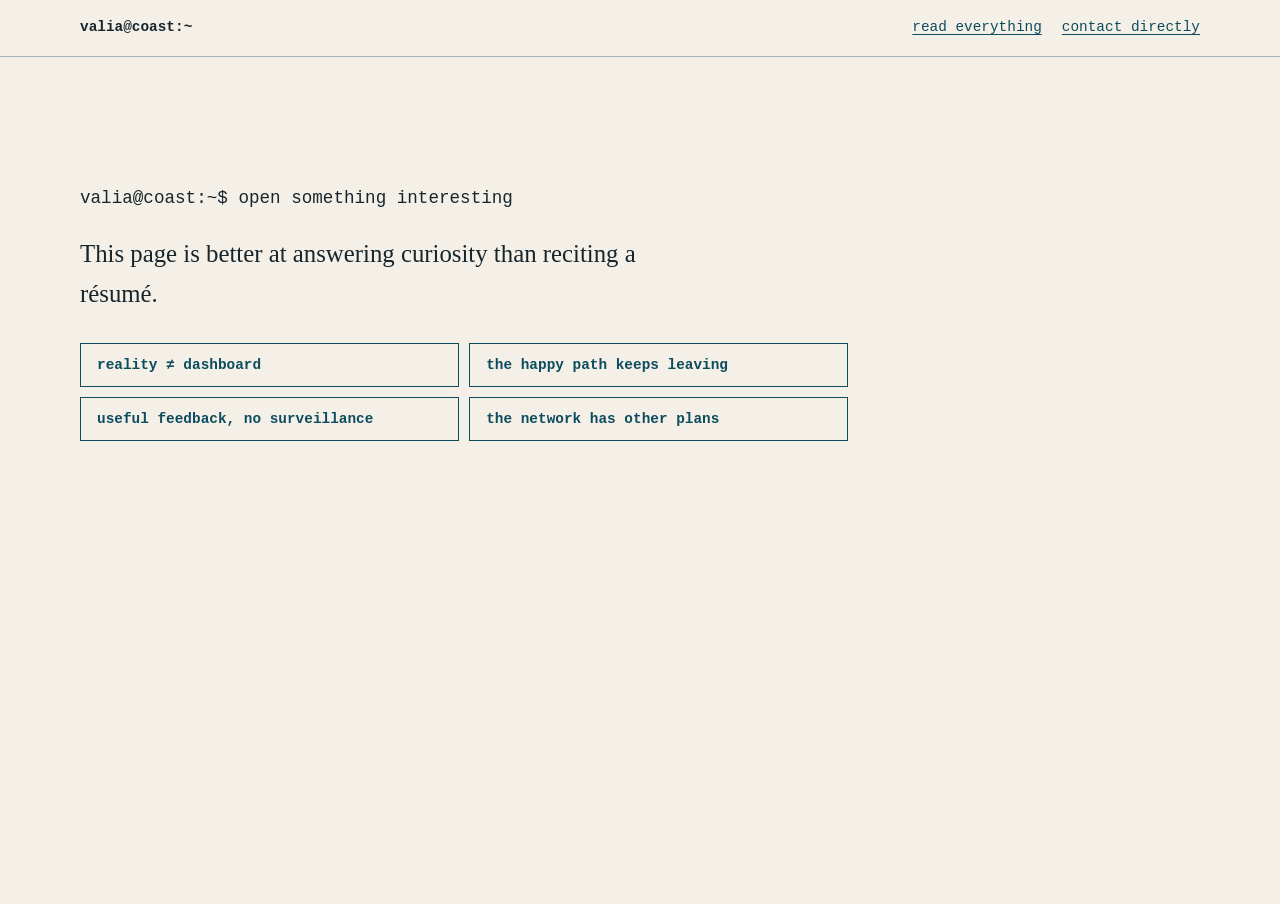
==== index.html @ 8c9c4742 "Turn homepage into a living WebMCP diary" ====
<!doctype html>
<html lang="en"><head><meta charset="utf-8"><meta name="viewport" content="width=device-width,initial-scale=1">
<title>Valia Walsk — production, backend, and Android engineer</title>
<meta name="description" content="Valia Walsk is a software engineer with more than ten years across production engineering, backend systems, automation, data platforms, and native Android. Open to relocation.">
<link rel="canonical" href="https://peace-for-all.github.io/"><link rel="icon" href="/assets/favicon.svg" type="image/svg+xml"><script>if(new URLSearchParams(location.search).get("view")!=="all"&&(!location.hash||location.hash==="#diary"))document.documentElement.classList.add("diary-mode")</script><link rel="stylesheet" href="/assets/site.css">
<meta property="og:type" content="website"><meta property="og:title" content="Valia Walsk — useful software for complicated real systems"><meta property="og:description" content="Production, backend, and Android engineering for complicated real systems."><meta property="og:url" content="https://peace-for-all.github.io/"><meta property="og:image" content="https://peace-for-all.github.io/assets/social-preview.png"><meta property="og:image:alt" content="Valia Walsk — useful software for complicated real systems"><meta name="twitter:card" content="summary_large_image">
<script type="module" src="/assets/console.js"></script><script type="module" src="/assets/webmcp.js"></script><script type="module" src="/assets/conversation.js"></script></head>
<body><a class="skip-link" href="#main">Skip to main content</a>
<header><nav class="wrap" aria-label="Primary"><h1 class="site-title"><a class="name" href="/">valia@coast:~</a></h1><ul class="portfolio-nav"><li><a href="#experience">experience</a></li><li><a href="#projects">projects</a></li><li><a href="/">open diary</a></li><li><a href="#contact">contact</a></li></ul><ul class="diary-nav"><li><a href="/?view=all#about">read everything</a></li><li><a href="/?view=all#contact">contact directly</a></li></ul></nav></header>
<main id="main" class="wrap transcript">
  <section id="diary" class="diary-shell" aria-labelledby="diary-prompt">
    <div id="diary-intro"><h2 id="diary-prompt" class="prompt-line"><span aria-hidden="true">valia@coast:~$ </span>open something interesting</h2><p class="diary-invitation">This page is better at answering curiosity than reciting a résumé.</p><div class="starter-grid" aria-label="Pick something familiar"><button type="button" data-conversation-starter="reality_dashboard">reality ≠ dashboard</button><button type="button" data-conversation-starter="interrupted_happy_path">the happy path keeps leaving</button><button type="button" data-conversation-starter="useful_without_surveillance">useful feedback, no surveillance</button><button type="button" data-conversation-starter="network_other_plans">the network has other plans</button></div></div>
    <div id="diary-thread" hidden><div id="diary-trail"></div><details id="earlier-ink" class="earlier-ink" hidden><summary>earlier ink</summary><div id="earlier-ink-list"></div></details><div id="diary-actions" class="diary-actions"><button type="button" data-diary-path="follow_clue">follow the clue</button><button type="button" data-diary-path="show_connection">why is this here?</button><button id="make-conversation-card" type="button" hidden>shape an easy hello</button><button id="reset-diary" class="secondary-action" type="button">another thread</button></div></div>
    <p id="diary-announcement" class="sr-only" aria-live="polite"></p>
    <div id="conversation-card" class="conversation-card" hidden><p class="icebreaker-label">local conversation card · editable · unsent</p><label for="card-curiosity">What caught our attention</label><textarea id="card-curiosity" maxlength="180" rows="2"></textarea><p id="card-evidence" class="card-evidence"></p><p><a id="card-source" href="/?view=all#projects">Read the published connection</a></p><label for="card-question">A question worth discussing</label><textarea id="card-question" maxlength="180" rows="2"></textarea><label for="card-opener">A possible hello</label><textarea id="card-opener" maxlength="280" rows="3"></textarea><div class="card-actions"><button id="copy-conversation-card" type="button">copy card</button><button id="discard-conversation-card" class="secondary-action" type="button">discard card</button></div><p class="privacy-note">Nothing here is saved or sent. Copying is the only handoff.</p></div>
    <p id="diary-status" class="copy-status" aria-live="polite"></p>
  </section>

  <section class="opening" id="about" data-portfolio-content aria-labelledby="about-command">
    <h2 id="about-command" class="prompt-line"><span aria-hidden="true">valia@coast:~$ </span><a class="command" data-command="about" href="#about">about</a></h2>
    <div class="human-output intro-output"><p>I’m a software engineer who makes complicated real systems<br>more understandable, reliable, and useful.</p><p>I like problems with incomplete information, several plausible causes,<br>and an answer worth getting right.</p></div>
    <dl class="status-list"><div><dt>experience</dt><dd>10+ years · production · backend · Android</dd></div><div><dt>looking_for</dt><dd>difficult work · real ownership · sharp, kind teammates</dd></div><div><dt>mobility</dt><dd>open to relocation</dd></div></dl>
  </section>

  <section id="experience" aria-labelledby="experience-command"><h2 id="experience-command" class="prompt-line"><span aria-hidden="true">valia@coast:~$ </span><a class="command" data-command="experience" href="#experience-output">experience</a></h2>
    <div id="experience-output" class="experience-list">
      <p class="experience-name">Badoo · Ozon · Bits4Sky</p><p class="experience-scope">More than ten years in production software</p>
      <dl class="experience-signals"><div><dt>systems</dt><dd>monitoring · backend engineering · automation · data platforms</dd></div><div><dt>today</dt><dd>native Android · production human-in-the-loop software</dd></div><div><dt>through-line</dt><dd>ambiguous failures · whole-system thinking · reliability · useful tools</dd></div></dl>
      <p class="experience-summary">The titles changed; the work I liked did not: trace what is actually happening, understand the whole system, build the missing software, and make life easier for the people operating it.</p>
      <p class="inline-links"><a href="https://www.linkedin.com/in/peace-for-all" rel="me">Full experience on LinkedIn <span aria-hidden="true">→</span></a><span>Part-time Physics student · The Open University</span></p>
    </div>
  </section>

  <section id="projects" aria-labelledby="projects-command"><h2 id="projects-command" class="prompt-line"><span aria-hidden="true">valia@coast:~$ </span><a class="command" data-command="projects" href="#projects-output">projects</a></h2>
    <div id="projects-output" class="listing" aria-label="Selected projects">
      <article data-project="voiceguides"><p class="file-line"><a href="/case-studies/voiceguides.html">VoiceGuides</a><small>working pre-release</small></p><p>Native Android listening for local guides: continuity, anchored notes, and offline ownership.</p></article>
      <article data-project="review-system"><p class="file-line"><a href="/case-studies/review-response.html">Review-response system</a><small>production · anonymized</small></p><p>Python human-in-the-loop production software with observable failures and explicit write gates.</p><p><a class="agent-badge" href="/case-studies/review-response.html#case-lab"><span aria-hidden="true">✦</span> agent playground · investigate a suspiciously simple question</a></p></article>
      <article data-project="earned"><p class="file-line"><a href="/case-studies/earned.html">Earned</a><small>active development</small></p><p>A local Android experiment in useful feedback without coercive gamification.</p></article>
      <article data-project="ecowatch"><p class="file-line"><a href="/case-studies/ecowatch.html">EcoWatch</a><small>prototype</small></p><p>Offline-first field capture for intermittent networks and imperfect coordinates.</p></article>
    </div><p id="webmcp-status" class="webmcp-status" aria-live="polite" hidden></p>
  </section>

  <section id="contact" class="contact-section" aria-labelledby="contact-command"><h2 id="contact-command" class="prompt-line"><span aria-hidden="true">valia@coast:~$ </span><a class="command" data-command="contact" href="#contact-output">contact</a></h2><div id="contact-output"><p class="human-output">Already know why you’re here? Borrow an opener:</p><div class="icebreakers">
    <article><p class="icebreaker-label">for a role</p><p>“Hi Valia — I’m hiring for [role]. The interesting problem is [one sentence]. Would you be open to a conversation?”</p><button type="button" class="copy-opener" data-copy="Hi Valia — I’m hiring for [role]. The interesting problem is [one sentence]. Would you be open to a conversation?">Copy opener</button></article>
    <article><p class="icebreaker-label">for a system behaving mysteriously</p><p>“Hi Valia — reality and our dashboard have stopped agreeing. Want to investigate both?”</p><button type="button" class="copy-opener" data-copy="Hi Valia — reality and our dashboard have stopped agreeing. Want to investigate both?">Copy opener</button></article>
    <article><p class="icebreaker-label">for an early idea</p><p>“Hi Valia — we have a useful nuisance that may deserve software. Can I tell you about it?”</p><button type="button" class="copy-opener" data-copy="Hi Valia — we have a useful nuisance that may deserve software. Can I tell you about it?">Copy opener</button></article>
  </div><p id="copy-status" class="copy-status" aria-live="polite"></p><ul class="contact-links"><li><a href="mailto:valjaer@gmail.com">email</a><span>valjaer@gmail.com</span></li><li><a href="https://t.me/walsk">telegram</a><span>@walsk</span></li><li><a href="https://www.linkedin.com/in/peace-for-all" rel="me">linkedin</a><span>in/peace-for-all</span></li><li><a href="https://github.com/peace-for-all" rel="me">github</a><span>@peace-for-all</span></li></ul></div></section>

  <section id="coast" aria-labelledby="coast-command"><h2 id="coast-command" class="prompt-line"><span aria-hidden="true">valia@coast:~$ </span><a class="command" data-command="open coast.jpg" href="#coast-output">open coast.jpg</a></h2><figure id="coast-output" class="coast"><picture><source type="image/avif" srcset="/assets/finn-rainbow-640.avif 640w, /assets/finn-rainbow-1280.avif 1280w" sizes="(min-width:72rem) 1120px, calc(100vw - 2rem)"><source type="image/webp" srcset="/assets/finn-rainbow-640.webp 640w, /assets/finn-rainbow-1280.webp 1280w" sizes="(min-width:72rem) 1120px, calc(100vw - 2rem)"><img src="/assets/finn-rainbow-1280.jpg" srcset="/assets/finn-rainbow-640.jpg 640w, /assets/finn-rainbow-1280.jpg 1280w" sizes="(min-width:72rem) 1120px, calc(100vw - 2rem)" width="1280" height="640" alt="A faint rainbow descends through blue storm clouds toward a white sailboat on calm sea."></picture><figcaption>coast.jpg · White Sea · the rainbow was real</figcaption></figure></section>
  <details class="console-disclosure" id="console"><summary>type a command</summary><form class="console-form" aria-label="command console"><label for="command-input">Command</label><div class="input-row"><span aria-hidden="true">$</span><input id="command-input" name="command" type="text" autocomplete="off" autocapitalize="none" spellcheck="false" enterkeyhint="go"><button type="submit">Run</button></div></form><div id="console-output" class="console-output" aria-live="polite" aria-atomic="false"></div></details>
  <noscript><p class="noscript">JavaScript is off. All professional content and links remain available above; typed commands, rehearsal controls, and trace memory are unavailable.</p></noscript>
</main><footer><div class="wrap"><span>© 2026 Valia Walsk</span><span>Trace progress is stored only in this browser under <code>valia.trace.v1</code> and never transmitted.</span><a href="/voiceguides/privacy.html">VoiceGuides privacy</a></div></footer></body></html>
---- assets/site.css ----
:root{color-scheme:light;--paper:#f4f0e7;--deep:#e7e1d4;--ink:#17252c;--muted:#52636a;--sea:#17647a;--sea-dark:#0d4b5e;--line:#9fb3b8;--focus:#b54d18;--mono:ui-monospace,SFMono-Regular,Consolas,"Liberation Mono",monospace;--serif:Iowan Old Style,Palatino Linotype,Book Antiqua,Palatino,Georgia,serif}
*{box-sizing:border-box}[hidden]{display:none!important}html{scroll-behavior:smooth;scroll-padding-top:1rem}body{margin:0;background:var(--paper);color:var(--ink);font:1rem/1.65 var(--serif);text-rendering:optimizeLegibility}a{color:var(--sea-dark);text-underline-offset:.2em;text-decoration-thickness:.08em}a:hover{color:var(--sea)}a:focus-visible,button:focus-visible,input:focus-visible,summary:focus-visible{outline:3px solid var(--focus);outline-offset:3px}.skip-link{position:absolute;left:1rem;top:-6rem;z-index:10;padding:.7rem 1rem;background:var(--ink);color:var(--paper);font-family:var(--mono)}.skip-link:focus{top:1rem}.wrap{width:min(70rem,calc(100% - 2rem));margin-inline:auto}.measure{max-width:48rem}header{padding-block:1rem;border-bottom:1px solid var(--line);font-family:var(--mono);font-size:.9rem}nav{display:flex;align-items:baseline;justify-content:space-between;gap:1rem}nav ul{display:flex;flex-wrap:wrap;gap:.3rem 1.25rem;margin:0;padding:0;list-style:none}.name{color:var(--ink);font-weight:700;text-decoration:none}main{padding-block:clamp(2.5rem,7vw,6rem)}section{padding-block:clamp(2.3rem,6vw,4.8rem);border-top:1px solid var(--line)}section:first-child{padding-top:0;border:0}.prompt-line{margin:0 0 1.4rem;font:500 clamp(.95rem,2.4vw,1.1rem)/1.5 var(--mono);overflow-wrap:anywhere}.command,.tap-command{display:inline-flex;min-height:44px;align-items:center;padding:.45rem .2rem;border:0;background:transparent;color:var(--sea-dark);font:inherit;text-decoration:underline;text-underline-offset:.2em;cursor:pointer}.prompt-line .command{margin-block:-.45rem}.human-output{font-size:clamp(1.16rem,2.4vw,1.45rem);line-height:1.62}.human-output p{margin:0 0 1.25rem}.status-list,.case-meta{margin:2rem 0 0;font:clamp(.82rem,2vw,.94rem)/1.55 var(--mono)}.status-list div,.case-meta div{display:grid;grid-template-columns:7.5rem minmax(0,1fr);gap:.8rem}.status-list dt,.case-meta dt{color:var(--muted)}.status-list dd,.case-meta dd{margin:0}.coast{margin:0;overflow:hidden;background:#8297a9}.coast picture{display:contents}.coast img{display:block;width:100%;height:auto;aspect-ratio:2/1;object-fit:cover}.coast figcaption{padding:.55rem .75rem;background:var(--deep);color:var(--muted);font:.78rem/1.4 var(--mono)}.listing article{padding:1.15rem 0;border-bottom:1px dashed var(--line)}.listing article:first-child{padding-top:0}.listing article:last-child{border:0}.listing p{max-width:48rem;margin:.3rem 0}.file-line{display:flex;flex-wrap:wrap;justify-content:space-between;gap:.25rem 1rem;align-items:baseline;font-family:var(--mono)}.file-line span,.file-line small{color:var(--muted);font-size:.78rem}.tap-command{font:.85rem/1.4 var(--mono)}.contact-links{display:grid;gap:.3rem;margin:1.4rem 0 0;padding:0;list-style:none;font-family:var(--mono)}.contact-links li{display:flex;flex-wrap:wrap;align-items:center;gap:.25rem 1rem}.contact-links a{display:inline-flex;min-width:6.5rem;min-height:44px;align-items:center;font-weight:700}.contact-links span{color:var(--muted)}.console-disclosure{margin-top:clamp(2rem,6vw,5rem);padding-top:1rem;border-top:3px double var(--sea);font-family:var(--mono)}.console-disclosure>summary{display:flex;min-height:44px;width:max-content;align-items:center;color:var(--sea-dark);cursor:pointer;text-decoration:underline;text-underline-offset:.2em}.console-form{margin-top:1rem}.console-form label{display:block;margin-bottom:.4rem;font-size:.86rem;font-weight:700}.input-row{display:grid;grid-template-columns:auto minmax(0,1fr) auto;gap:.65rem;align-items:center}.input-row input{min-width:0;height:44px;padding:.55rem .65rem;border:1px solid var(--line);border-radius:0;background:#faf7f0;color:var(--ink);font:1rem var(--mono)}button{min-height:44px;padding:.5rem 1rem;border:1px solid var(--sea-dark);background:var(--sea-dark);color:var(--paper);font:700 .9rem var(--mono);cursor:pointer}.console-output{margin-top:1.2rem}.result{margin:0 0 1.2rem;padding-left:1rem;border-left:2px solid var(--line);white-space:pre-wrap;overflow-wrap:anywhere}.result .entered{display:block;color:var(--muted)}.result a{display:inline-flex;min-height:44px;align-items:center}.noscript{padding:1rem;background:var(--deep);font-family:var(--mono);font-size:.85rem}footer{padding-block:2rem;border-top:1px solid var(--line);color:var(--muted);font:.78rem/1.5 var(--mono)}footer .wrap{display:flex;flex-wrap:wrap;justify-content:space-between;gap:1rem 2rem}
.listing article.agent-match{margin-inline:-.75rem;padding-inline:.75rem;border-left:3px solid var(--focus);background:rgb(181 77 24/.07)}.webmcp-status{max-width:48rem;margin:1rem 0 0;color:var(--muted);font:.82rem/1.5 var(--mono)}
.listing .agent-badge{display:inline-flex;min-height:44px;align-items:center;gap:.45rem;padding:.15rem .7rem;border:1px solid var(--sea);border-radius:999px;background:rgb(23 100 122/.06);font:.76rem/1.4 var(--mono);text-decoration:none}.agent-badge:hover{background:rgb(23 100 122/.12)}
/* case files */.casefile{max-width:58rem}.casefile h1{margin:.35rem 0 1rem;font:500 clamp(2.3rem,7vw,4.8rem)/1.08 var(--serif);letter-spacing:-.025em}.manual-name,.casefile h2{font-family:var(--mono)}.manual-name{margin:0;color:var(--muted);font-size:.86rem}.casefile .lede{max-width:48rem;margin:0 0 2rem;font-size:clamp(1.2rem,2.5vw,1.55rem)}.casefile h2{margin:3.2rem 0 .8rem;padding-bottom:.35rem;border-bottom:1px solid var(--line);font-size:1rem;letter-spacing:.04em;text-transform:lowercase}.casefile p,.casefile ul{max-width:48rem}.casefile code{font-family:var(--mono);font-size:.88em}.evidence{margin:1rem 0;padding:1rem;border-left:3px solid var(--sea);background:var(--deep);font:.86rem/1.6 var(--mono)}.trace{max-width:48rem;margin:2.5rem 0;border-block:1px dashed var(--line);font-family:var(--mono)}.trace summary{display:flex;min-height:52px;align-items:center;color:var(--sea-dark);cursor:pointer}.trace p{font-family:var(--serif);font-size:1.08rem}.return-command{display:inline-flex;min-height:44px;align-items:center;font-family:var(--mono)}
@media (hover:hover) and (pointer:fine) and (min-width:48rem){.console-disclosure>summary{display:none}.console-disclosure:not([open])>.console-form,.console-disclosure:not([open])>.console-output{display:block}.console-disclosure{padding-top:1.5rem}}
@media(max-width:42rem){nav{align-items:flex-start;flex-direction:column}.file-line{align-items:flex-start;flex-direction:column}.file-line span{display:none}.status-list div,.case-meta div{grid-template-columns:1fr;gap:0;margin-bottom:.65rem}.coast img{aspect-ratio:4/3}.human-output br{display:none}footer .wrap{flex-direction:column}.casefile h2{margin-top:2.5rem}}
@media(prefers-reduced-motion:reduce){html{scroll-behavior:auto}}
@media print{body{background:#fff}.skip-link,nav ul,.console-disclosure,.tap-command{display:none!important}header{border:0}.coast{break-inside:avoid}a{color:inherit}}
.prose{max-width:48rem}.prose h1{margin:.4rem 0 1.2rem;font:500 clamp(2.2rem,6vw,4rem)/1.1 var(--serif)}.prose h2{margin:3rem 0 .7rem;padding-bottom:.3rem;border-bottom:1px solid var(--line);font:600 1rem/1.4 var(--mono)}.prose .lede{font-size:clamp(1.15rem,2.5vw,1.45rem)}
.prose>.eyebrow{margin:0;color:var(--muted);font:500 .82rem/1.5 var(--mono)}
.case-lab{max-width:48rem;margin:1.5rem 0 2rem;padding:clamp(1rem,3vw,1.5rem);border:1px solid var(--line);background:rgb(255 255 255/.22)}.case-lab blockquote{margin:.4rem 0 0;font-size:clamp(1.35rem,3vw,1.8rem)}.case-lab-label{margin:0;color:var(--muted);font:.75rem/1.4 var(--mono);text-transform:uppercase;letter-spacing:.05em}.surface-temptation{margin:.2rem 0 .8rem;color:var(--muted);font-style:italic}.agent-prompt{margin:0 0 1.2rem;padding:.75rem;border:1px dashed var(--line);font:.82rem/1.55 var(--mono)}.evidence-controls{display:flex;flex-wrap:wrap;gap:.6rem}.evidence-controls button{background:transparent;color:var(--sea-dark)}.evidence-controls button:disabled{border-color:var(--line);color:var(--muted);cursor:default}.case-lab-status{margin:.7rem 0;color:var(--muted);font:.78rem/1.5 var(--mono)}.case-field-note{margin:.7rem 0 0;color:var(--sea-dark);font:.82rem/1.5 var(--mono)}.evidence-stack{display:grid;gap:.6rem;margin:1rem 0;padding:0;list-style:none}.evidence-stack li{display:grid;grid-template-columns:8rem minmax(0,1fr);gap:1rem;padding:.75rem;border-left:3px solid var(--sea);background:var(--deep)}.evidence-stack strong{font:.78rem/1.5 var(--mono)}.case-assessment{margin-top:1rem;padding:1rem;border:2px solid var(--focus)}.case-assessment p{margin:.25rem 0}.case-assessment #assessment-rationale{color:var(--muted);font-size:.9rem}.case-assessment-note{font:.78rem/1.5 var(--mono)}
.intro-output{max-width:52rem}.experience-list{max-width:52rem}.experience-name{margin:0;font:600 clamp(1.3rem,3vw,1.7rem)/1.3 var(--serif)}.experience-scope{margin:.25rem 0 1.5rem;color:var(--muted);font: .88rem/1.5 var(--mono)}.experience-signals{margin:1.4rem 0 1.7rem;padding-block:1rem;border-block:1px dashed var(--line);font:.88rem/1.6 var(--mono)}.experience-signals div{display:grid;grid-template-columns:8rem minmax(0,1fr);gap:1rem}.experience-signals dt{color:var(--muted)}.experience-signals dd{margin:0}.experience-summary{font-size:1.15rem}.inline-links{display:flex;flex-wrap:wrap;align-items:center;gap:.75rem 1.5rem;margin-top:1.5rem;font-family:var(--mono);font-size:.85rem}.contact-section{border-top-color:var(--sea)}
.icebreakers{display:grid;grid-template-columns:repeat(3,1fr);gap:.75rem;margin:1.6rem 0}.icebreakers article{display:flex;flex-direction:column;padding:1rem;border:1px solid var(--line);background:rgb(255 255 255/.2)}.icebreakers p{margin:0 0 1rem}.icebreaker-label{color:var(--muted);font:.75rem/1.4 var(--mono);text-transform:lowercase}.icebreakers .copy-opener{align-self:flex-start;margin-top:auto;background:transparent;color:var(--sea-dark);font-size:.78rem}.copy-status{min-height:1.5em;margin:0;color:var(--muted);font:.78rem/1.5 var(--mono)}
.rehearsal-section{border-top-color:var(--sea)}.rehearsal-agent-prompt{padding:.75rem;border:1px dashed var(--line);font:.82rem/1.55 var(--mono)}.starter-grid{display:grid;grid-template-columns:repeat(2,minmax(0,1fr));gap:.65rem;max-width:48rem;margin:1.4rem 0}.starter-grid button{text-align:left;background:transparent;color:var(--sea-dark)}.rehearsal-scene,.conversation-card{max-width:48rem;margin:1rem 0;padding:1rem;border:1px solid var(--line);background:rgb(255 255 255/.22)}.rehearsal-scene h3{margin:.25rem 0;font:500 clamp(1.25rem,3vw,1.6rem)/1.3 var(--serif)}.rehearsal-example{font-size:1.2rem}.rehearsal-paths,.card-actions{display:flex;flex-wrap:wrap;align-items:center;gap:.65rem 1rem}.rehearsal-paths a{display:inline-flex;min-height:44px;align-items:center;font-family:var(--mono);font-size:.82rem}.conversation-card label{display:block;margin-top:1rem;font:700 .78rem/1.5 var(--mono)}.conversation-card textarea{display:block;width:100%;margin:.35rem 0;padding:.65rem;border:1px solid var(--line);border-radius:0;background:#faf7f0;color:var(--ink);font:1rem/1.45 var(--serif);resize:vertical}.card-evidence{margin:.8rem 0 .2rem;padding:.75rem;border-left:3px solid var(--sea);background:var(--deep);font:.8rem/1.5 var(--mono)}.secondary-action{background:transparent;color:var(--sea-dark)}.privacy-note{color:var(--muted);font:.76rem/1.5 var(--mono)}
@media(max-width:42rem){.experience-signals div,.evidence-stack li{grid-template-columns:1fr;gap:.2rem}.experience-signals div{margin-bottom:.65rem}.icebreakers,.starter-grid{grid-template-columns:1fr}}

/* living diary */
.site-title{margin:0;font:inherit}.diary-shell,.diary-nav{display:none}.sr-only{position:absolute;width:1px;height:1px;padding:0;margin:-1px;overflow:hidden;clip:rect(0,0,0,0);white-space:nowrap;border:0}
.diary-mode .portfolio-nav,.diary-mode #about,.diary-mode #experience,.diary-mode #projects,.diary-mode #contact,.diary-mode #coast,.diary-mode #console,.diary-mode footer{display:none!important}.diary-mode .diary-nav{display:flex}.diary-mode .diary-shell{display:block;min-height:70vh;max-width:48rem;padding-top:0}.diary-mode main{padding-top:clamp(3.5rem,10vw,8rem)}
.diary-invitation{max-width:38rem;margin:0 0 1.7rem;font-size:clamp(1.2rem,2.8vw,1.55rem)}.diary-beat{margin:0 0 1.3rem;padding:1rem 1.1rem;border-left:3px solid var(--line);background:rgb(255 255 255/.18)}.diary-beat-label{margin:0 0 .4rem;color:var(--muted);font:.74rem/1.4 var(--mono);text-transform:lowercase}.diary-beat-text{margin:0;white-space:pre-line;font-size:clamp(1.12rem,2.4vw,1.38rem);line-height:1.55}.diary-aside{margin:.55rem 0 0;color:var(--muted);font-style:italic}.diary-beat-evidence{border-color:var(--sea);background:var(--deep)}.diary-beat-evidence .diary-beat-text{font:.88rem/1.6 var(--mono)}.diary-beat-inference{border:1px dashed var(--line);border-left:3px dashed var(--focus)}.diary-beat-inference .diary-beat-text{font-style:italic}.diary-beat a{display:inline-flex;min-height:44px;align-items:center;margin-top:.35rem;font:.8rem/1.4 var(--mono)}.diary-actions,.card-actions{display:flex;flex-wrap:wrap;align-items:center;gap:.65rem 1rem;margin-top:1rem}.diary-actions button:disabled{border-color:var(--line);background:transparent;color:var(--muted);cursor:default}.earlier-ink{margin:1.25rem 0;border-block:1px dashed var(--line)}.earlier-ink summary{display:flex;min-height:44px;align-items:center;color:var(--muted);font:.8rem/1.4 var(--mono);cursor:pointer}.earlier-ink .diary-beat{opacity:.8}.diary-beat.is-new{animation:ink-in .38s ease-out both}@keyframes ink-in{from{opacity:0;transform:translateY(.35rem)}to{opacity:1;transform:none}}
@media(max-width:42rem){.diary-mode nav{gap:.6rem}.diary-mode .diary-nav{gap:.2rem 1rem}.diary-mode main{padding-top:3rem}.diary-actions button{width:100%}}
@media(prefers-reduced-motion:reduce){.diary-beat.is-new{animation:none}}
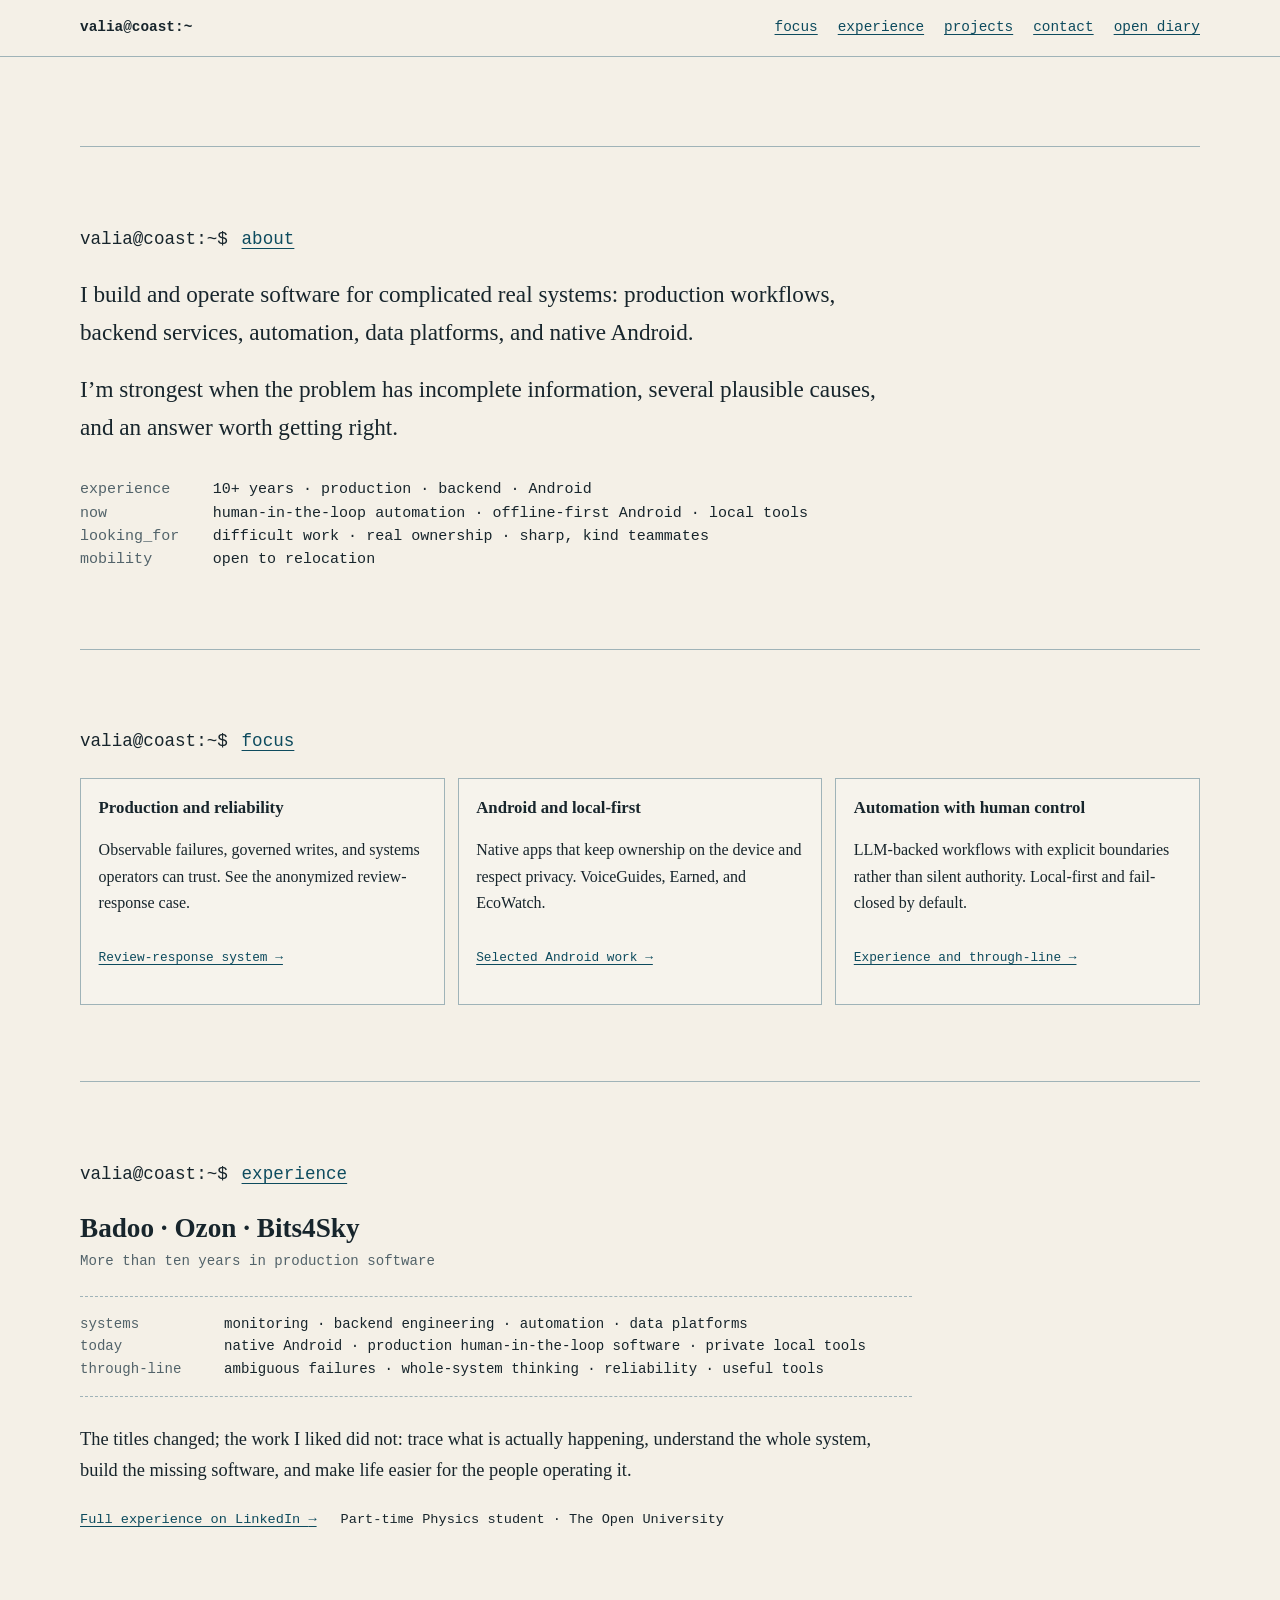
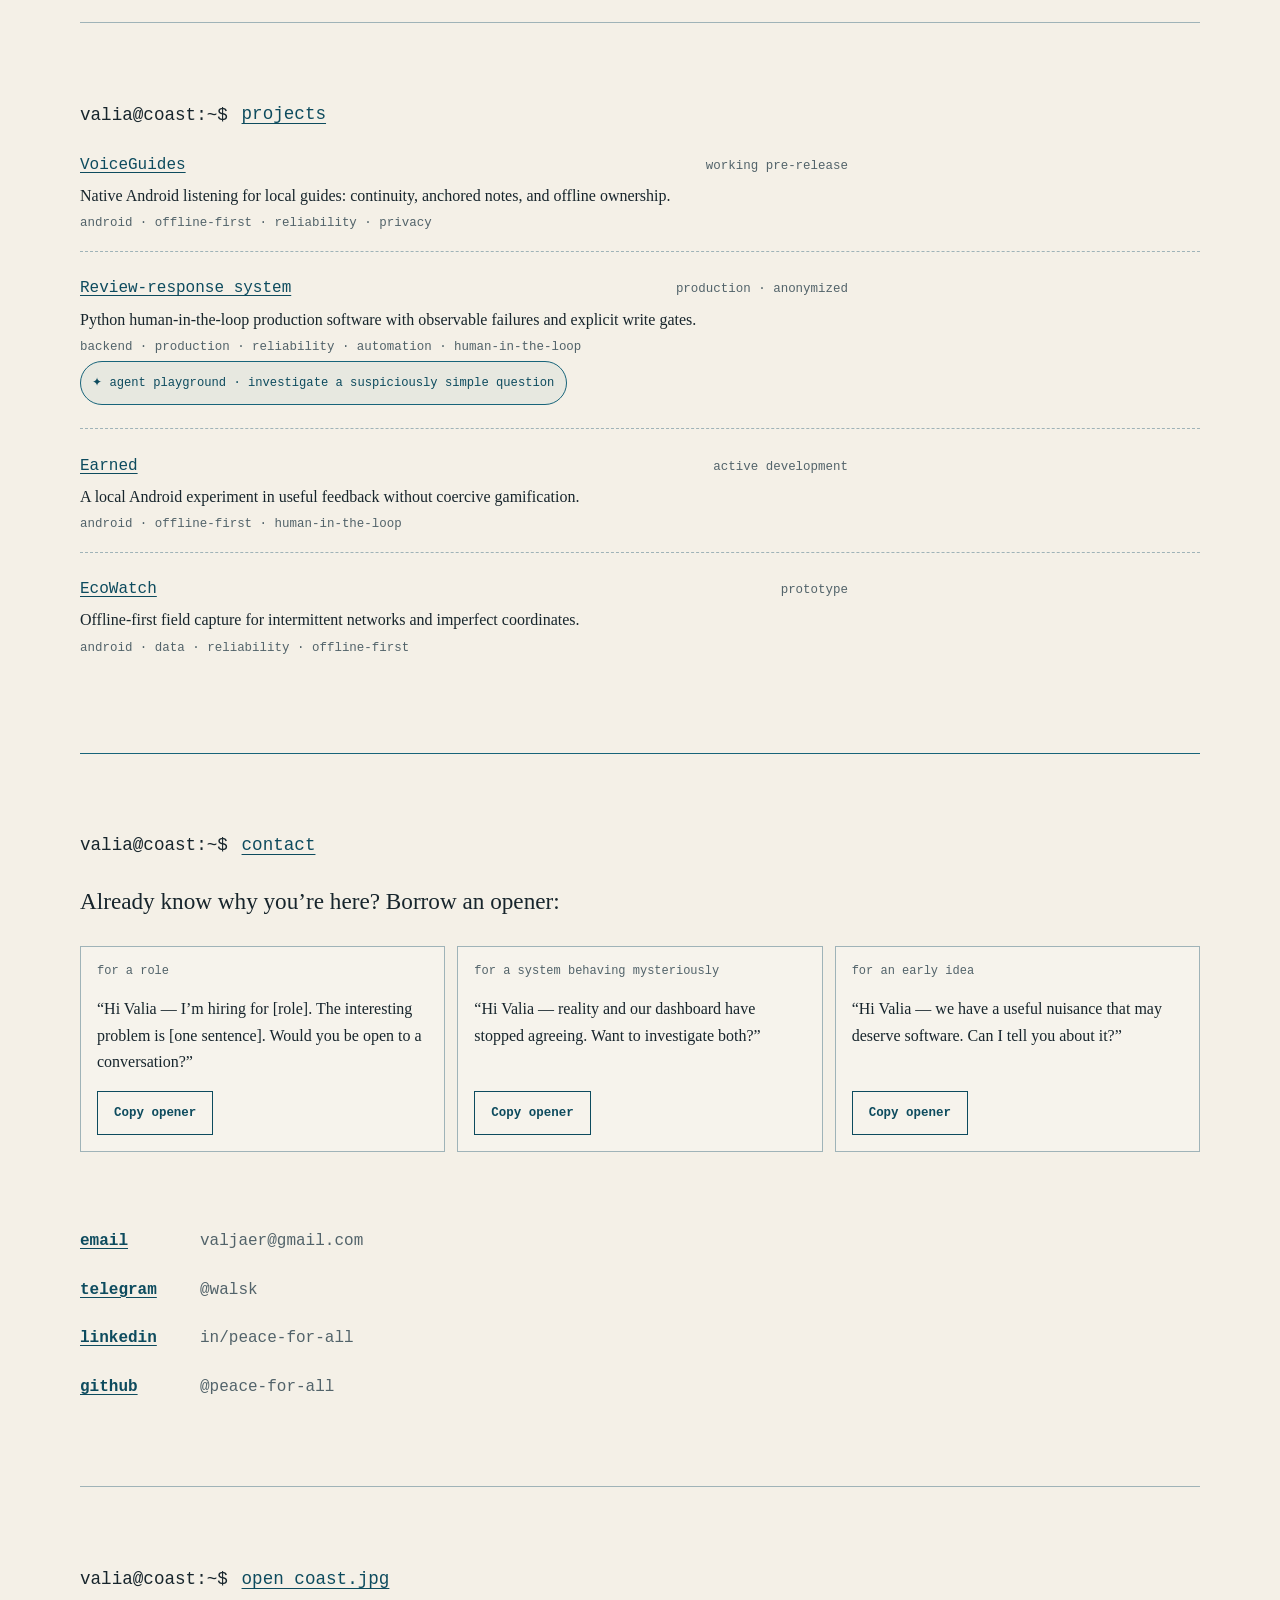
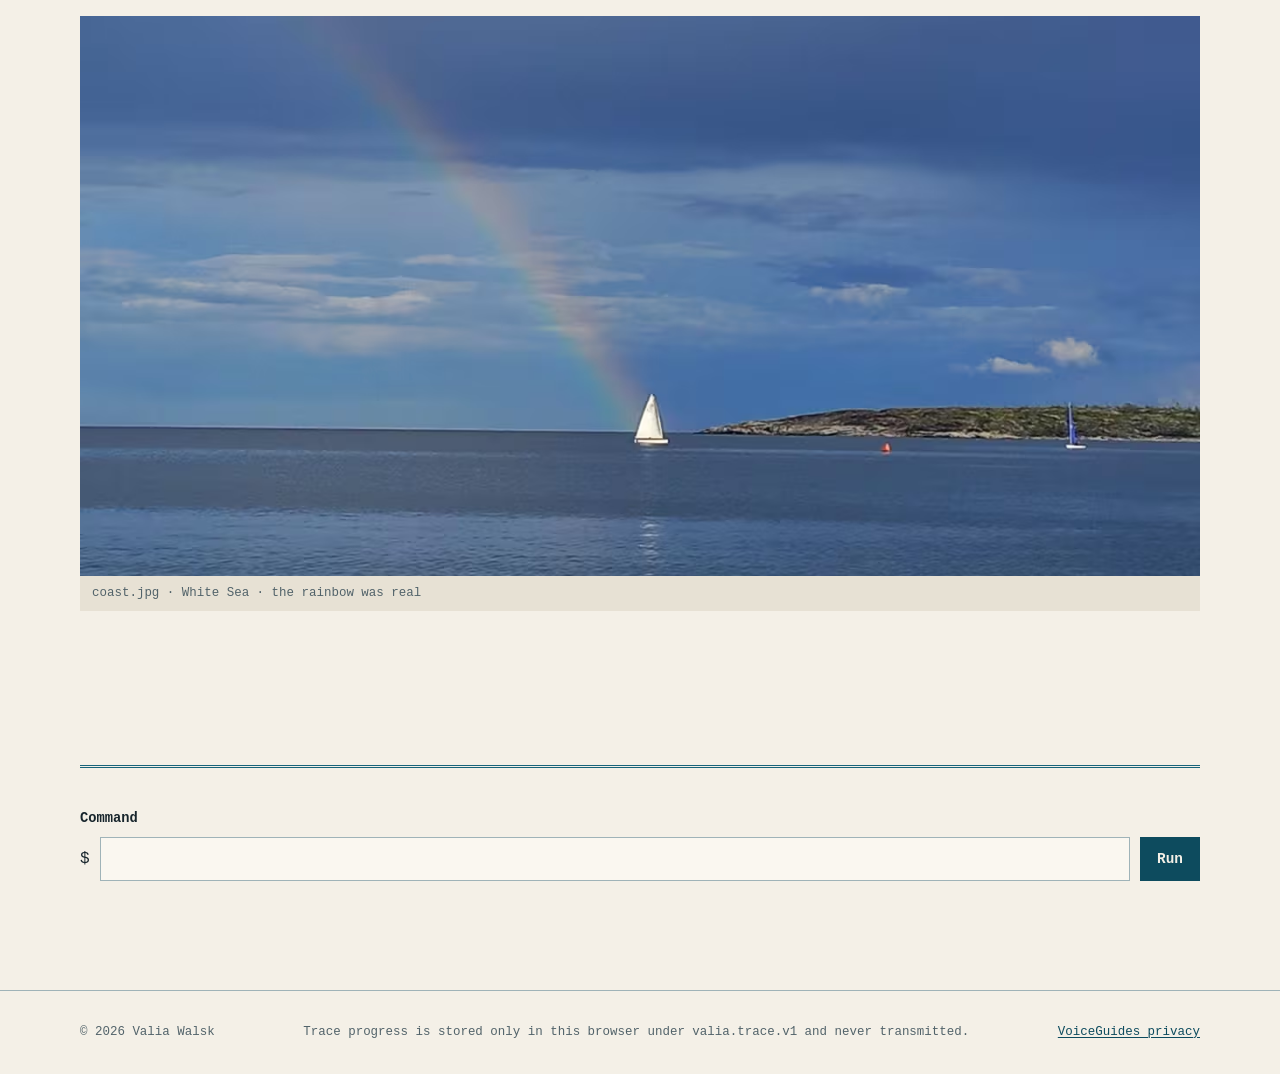
==== commit 89ff3488: "Make portfolio scannable for tech managers" ====
--- a/index.html
+++ b/index.html
@@ -2,11 +2,11 @@
 <html lang="en"><head><meta charset="utf-8"><meta name="viewport" content="width=device-width,initial-scale=1">
 <title>Valia Walsk — production, backend, and Android engineer</title>
 <meta name="description" content="Valia Walsk is a software engineer with more than ten years across production engineering, backend systems, automation, data platforms, and native Android. Open to relocation.">
-<link rel="canonical" href="https://peace-for-all.github.io/"><link rel="icon" href="/assets/favicon.svg" type="image/svg+xml"><script>if(new URLSearchParams(location.search).get("view")!=="all"&&(!location.hash||location.hash==="#diary"))document.documentElement.classList.add("diary-mode")</script><link rel="stylesheet" href="/assets/site.css">
+<link rel="canonical" href="https://peace-for-all.github.io/"><link rel="icon" href="/assets/favicon.svg" type="image/svg+xml"><script>if(new URLSearchParams(location.search).get("view")==="diary"||location.hash==="#diary")document.documentElement.classList.add("diary-mode")</script><link rel="stylesheet" href="/assets/site.css">
 <meta property="og:type" content="website"><meta property="og:title" content="Valia Walsk — useful software for complicated real systems"><meta property="og:description" content="Production, backend, and Android engineering for complicated real systems."><meta property="og:url" content="https://peace-for-all.github.io/"><meta property="og:image" content="https://peace-for-all.github.io/assets/social-preview.png"><meta property="og:image:alt" content="Valia Walsk — useful software for complicated real systems"><meta name="twitter:card" content="summary_large_image">
 <script type="module" src="/assets/console.js"></script><script type="module" src="/assets/webmcp.js"></script><script type="module" src="/assets/conversation.js"></script></head>
 <body><a class="skip-link" href="#main">Skip to main content</a>
-<header><nav class="wrap" aria-label="Primary"><h1 class="site-title"><a class="name" href="/">valia@coast:~</a></h1><ul class="portfolio-nav"><li><a href="#experience">experience</a></li><li><a href="#projects">projects</a></li><li><a href="/">open diary</a></li><li><a href="#contact">contact</a></li></ul><ul class="diary-nav"><li><a href="/?view=all#about">read everything</a></li><li><a href="/?view=all#contact">contact directly</a></li></ul></nav></header>
+<header><nav class="wrap" aria-label="Primary"><h1 class="site-title"><a class="name" href="/">valia@coast:~</a></h1><ul class="portfolio-nav"><li><a href="#focus">focus</a></li><li><a href="#experience">experience</a></li><li><a href="#projects">projects</a></li><li><a href="#contact">contact</a></li><li><a href="/?view=diary">open diary</a></li></ul><ul class="diary-nav"><li><a href="/?view=all#about">read everything</a></li><li><a href="/?view=all#contact">contact directly</a></li></ul></nav></header>
 <main id="main" class="wrap transcript">
   <section id="diary" class="diary-shell" aria-labelledby="diary-prompt">
     <div id="diary-intro"><h2 id="diary-prompt" class="prompt-line"><span aria-hidden="true">valia@coast:~$ </span>open something interesting</h2><p class="diary-invitation">This page is better at answering curiosity than reciting a résumé.</p><div class="starter-grid" aria-label="Pick something familiar"><button type="button" data-conversation-starter="reality_dashboard">reality ≠ dashboard</button><button type="button" data-conversation-starter="interrupted_happy_path">the happy path keeps leaving</button><button type="button" data-conversation-starter="useful_without_surveillance">useful feedback, no surveillance</button><button type="button" data-conversation-starter="network_other_plans">the network has other plans</button></div></div>
@@ -18,14 +18,22 @@
 
   <section class="opening" id="about" data-portfolio-content aria-labelledby="about-command">
     <h2 id="about-command" class="prompt-line"><span aria-hidden="true">valia@coast:~$ </span><a class="command" data-command="about" href="#about">about</a></h2>
-    <div class="human-output intro-output"><p>I’m a software engineer who makes complicated real systems<br>more understandable, reliable, and useful.</p><p>I like problems with incomplete information, several plausible causes,<br>and an answer worth getting right.</p></div>
-    <dl class="status-list"><div><dt>experience</dt><dd>10+ years · production · backend · Android</dd></div><div><dt>looking_for</dt><dd>difficult work · real ownership · sharp, kind teammates</dd></div><div><dt>mobility</dt><dd>open to relocation</dd></div></dl>
+    <div class="human-output intro-output"><p>I build and operate software for complicated real systems: production workflows, backend services, automation, data platforms, and native Android.</p><p>I’m strongest when the problem has incomplete information, several plausible causes, and an answer worth getting right.</p></div>
+    <dl class="status-list"><div><dt>experience</dt><dd>10+ years · production · backend · Android</dd></div><div><dt>now</dt><dd>human-in-the-loop automation · offline-first Android · local tools</dd></div><div><dt>looking_for</dt><dd>difficult work · real ownership · sharp, kind teammates</dd></div><div><dt>mobility</dt><dd>open to relocation</dd></div></dl>
+  </section>
+
+  <section id="focus" aria-labelledby="focus-command"><h2 id="focus-command" class="prompt-line"><span aria-hidden="true">valia@coast:~$ </span><a class="command" data-command="focus" href="#focus-output">focus</a></h2>
+    <div id="focus-output" class="focus-grid">
+      <article class="focus-card"><h3>Production and reliability</h3><p>Observable failures, governed writes, and systems operators can trust. See the anonymized review-response case.</p><p class="focus-link"><a href="/case-studies/review-response.html">Review-response system →</a></p></article>
+      <article class="focus-card"><h3>Android and local-first</h3><p>Native apps that keep ownership on the device and respect privacy. VoiceGuides, Earned, and EcoWatch.</p><p class="focus-link"><a href="#projects">Selected Android work →</a></p></article>
+      <article class="focus-card"><h3>Automation with human control</h3><p>LLM-backed workflows with explicit boundaries rather than silent authority. Local-first and fail-closed by default.</p><p class="focus-link"><a href="#experience">Experience and through-line →</a></p></article>
+    </div>
   </section>
 
   <section id="experience" aria-labelledby="experience-command"><h2 id="experience-command" class="prompt-line"><span aria-hidden="true">valia@coast:~$ </span><a class="command" data-command="experience" href="#experience-output">experience</a></h2>
     <div id="experience-output" class="experience-list">
       <p class="experience-name">Badoo · Ozon · Bits4Sky</p><p class="experience-scope">More than ten years in production software</p>
-      <dl class="experience-signals"><div><dt>systems</dt><dd>monitoring · backend engineering · automation · data platforms</dd></div><div><dt>today</dt><dd>native Android · production human-in-the-loop software</dd></div><div><dt>through-line</dt><dd>ambiguous failures · whole-system thinking · reliability · useful tools</dd></div></dl>
+      <dl class="experience-signals"><div><dt>systems</dt><dd>monitoring · backend engineering · automation · data platforms</dd></div><div><dt>today</dt><dd>native Android · production human-in-the-loop software · private local tools</dd></div><div><dt>through-line</dt><dd>ambiguous failures · whole-system thinking · reliability · useful tools</dd></div></dl>
       <p class="experience-summary">The titles changed; the work I liked did not: trace what is actually happening, understand the whole system, build the missing software, and make life easier for the people operating it.</p>
       <p class="inline-links"><a href="https://www.linkedin.com/in/peace-for-all" rel="me">Full experience on LinkedIn <span aria-hidden="true">→</span></a><span>Part-time Physics student · The Open University</span></p>
     </div>
@@ -33,10 +41,10 @@
 
   <section id="projects" aria-labelledby="projects-command"><h2 id="projects-command" class="prompt-line"><span aria-hidden="true">valia@coast:~$ </span><a class="command" data-command="projects" href="#projects-output">projects</a></h2>
     <div id="projects-output" class="listing" aria-label="Selected projects">
-      <article data-project="voiceguides"><p class="file-line"><a href="/case-studies/voiceguides.html">VoiceGuides</a><small>working pre-release</small></p><p>Native Android listening for local guides: continuity, anchored notes, and offline ownership.</p></article>
-      <article data-project="review-system"><p class="file-line"><a href="/case-studies/review-response.html">Review-response system</a><small>production · anonymized</small></p><p>Python human-in-the-loop production software with observable failures and explicit write gates.</p><p><a class="agent-badge" href="/case-studies/review-response.html#case-lab"><span aria-hidden="true">✦</span> agent playground · investigate a suspiciously simple question</a></p></article>
-      <article data-project="earned"><p class="file-line"><a href="/case-studies/earned.html">Earned</a><small>active development</small></p><p>A local Android experiment in useful feedback without coercive gamification.</p></article>
-      <article data-project="ecowatch"><p class="file-line"><a href="/case-studies/ecowatch.html">EcoWatch</a><small>prototype</small></p><p>Offline-first field capture for intermittent networks and imperfect coordinates.</p></article>
+      <article data-project="voiceguides"><p class="file-line"><a href="/case-studies/voiceguides.html">VoiceGuides</a><small>working pre-release</small></p><p>Native Android listening for local guides: continuity, anchored notes, and offline ownership.</p><p class="project-focus">android · offline-first · reliability · privacy</p></article>
+      <article data-project="review-system"><p class="file-line"><a href="/case-studies/review-response.html">Review-response system</a><small>production · anonymized</small></p><p>Python human-in-the-loop production software with observable failures and explicit write gates.</p><p class="project-focus">backend · production · reliability · automation · human-in-the-loop</p><p><a class="agent-badge" href="/case-studies/review-response.html#case-lab"><span aria-hidden="true">✦</span> agent playground · investigate a suspiciously simple question</a></p></article>
+      <article data-project="earned"><p class="file-line"><a href="/case-studies/earned.html">Earned</a><small>active development</small></p><p>A local Android experiment in useful feedback without coercive gamification.</p><p class="project-focus">android · offline-first · human-in-the-loop</p></article>
+      <article data-project="ecowatch"><p class="file-line"><a href="/case-studies/ecowatch.html">EcoWatch</a><small>prototype</small></p><p>Offline-first field capture for intermittent networks and imperfect coordinates.</p><p class="project-focus">android · data · reliability · offline-first</p></article>
     </div><p id="webmcp-status" class="webmcp-status" aria-live="polite" hidden></p>
   </section>
 
--- a/assets/site.css
+++ b/assets/site.css
@@ -11,9 +11,10 @@
 .prose>.eyebrow{margin:0;color:var(--muted);font:500 .82rem/1.5 var(--mono)}
 .case-lab{max-width:48rem;margin:1.5rem 0 2rem;padding:clamp(1rem,3vw,1.5rem);border:1px solid var(--line);background:rgb(255 255 255/.22)}.case-lab blockquote{margin:.4rem 0 0;font-size:clamp(1.35rem,3vw,1.8rem)}.case-lab-label{margin:0;color:var(--muted);font:.75rem/1.4 var(--mono);text-transform:uppercase;letter-spacing:.05em}.surface-temptation{margin:.2rem 0 .8rem;color:var(--muted);font-style:italic}.agent-prompt{margin:0 0 1.2rem;padding:.75rem;border:1px dashed var(--line);font:.82rem/1.55 var(--mono)}.evidence-controls{display:flex;flex-wrap:wrap;gap:.6rem}.evidence-controls button{background:transparent;color:var(--sea-dark)}.evidence-controls button:disabled{border-color:var(--line);color:var(--muted);cursor:default}.case-lab-status{margin:.7rem 0;color:var(--muted);font:.78rem/1.5 var(--mono)}.case-field-note{margin:.7rem 0 0;color:var(--sea-dark);font:.82rem/1.5 var(--mono)}.evidence-stack{display:grid;gap:.6rem;margin:1rem 0;padding:0;list-style:none}.evidence-stack li{display:grid;grid-template-columns:8rem minmax(0,1fr);gap:1rem;padding:.75rem;border-left:3px solid var(--sea);background:var(--deep)}.evidence-stack strong{font:.78rem/1.5 var(--mono)}.case-assessment{margin-top:1rem;padding:1rem;border:2px solid var(--focus)}.case-assessment p{margin:.25rem 0}.case-assessment #assessment-rationale{color:var(--muted);font-size:.9rem}.case-assessment-note{font:.78rem/1.5 var(--mono)}
 .intro-output{max-width:52rem}.experience-list{max-width:52rem}.experience-name{margin:0;font:600 clamp(1.3rem,3vw,1.7rem)/1.3 var(--serif)}.experience-scope{margin:.25rem 0 1.5rem;color:var(--muted);font: .88rem/1.5 var(--mono)}.experience-signals{margin:1.4rem 0 1.7rem;padding-block:1rem;border-block:1px dashed var(--line);font:.88rem/1.6 var(--mono)}.experience-signals div{display:grid;grid-template-columns:8rem minmax(0,1fr);gap:1rem}.experience-signals dt{color:var(--muted)}.experience-signals dd{margin:0}.experience-summary{font-size:1.15rem}.inline-links{display:flex;flex-wrap:wrap;align-items:center;gap:.75rem 1.5rem;margin-top:1.5rem;font-family:var(--mono);font-size:.85rem}.contact-section{border-top-color:var(--sea)}
+.focus-grid{display:grid;grid-template-columns:repeat(3,minmax(0,1fr));gap:.8rem}.focus-card{display:flex;flex-direction:column;padding:1.1rem;border:1px solid var(--line);background:rgb(255 255 255/.2)}.focus-card h3{margin:0 0 .7rem;font:600 1.05rem/1.35 var(--serif)}.focus-card p{margin:.4rem 0}.focus-card .focus-link{margin-top:auto;padding-top:.8rem;font-family:var(--mono);font-size:.8rem}.focus-card a{display:inline-flex;min-height:44px;align-items:center}.project-focus{margin:.25rem 0 0!important;color:var(--muted);font:.78rem/1.5 var(--mono)}
 .icebreakers{display:grid;grid-template-columns:repeat(3,1fr);gap:.75rem;margin:1.6rem 0}.icebreakers article{display:flex;flex-direction:column;padding:1rem;border:1px solid var(--line);background:rgb(255 255 255/.2)}.icebreakers p{margin:0 0 1rem}.icebreaker-label{color:var(--muted);font:.75rem/1.4 var(--mono);text-transform:lowercase}.icebreakers .copy-opener{align-self:flex-start;margin-top:auto;background:transparent;color:var(--sea-dark);font-size:.78rem}.copy-status{min-height:1.5em;margin:0;color:var(--muted);font:.78rem/1.5 var(--mono)}
 .rehearsal-section{border-top-color:var(--sea)}.rehearsal-agent-prompt{padding:.75rem;border:1px dashed var(--line);font:.82rem/1.55 var(--mono)}.starter-grid{display:grid;grid-template-columns:repeat(2,minmax(0,1fr));gap:.65rem;max-width:48rem;margin:1.4rem 0}.starter-grid button{text-align:left;background:transparent;color:var(--sea-dark)}.rehearsal-scene,.conversation-card{max-width:48rem;margin:1rem 0;padding:1rem;border:1px solid var(--line);background:rgb(255 255 255/.22)}.rehearsal-scene h3{margin:.25rem 0;font:500 clamp(1.25rem,3vw,1.6rem)/1.3 var(--serif)}.rehearsal-example{font-size:1.2rem}.rehearsal-paths,.card-actions{display:flex;flex-wrap:wrap;align-items:center;gap:.65rem 1rem}.rehearsal-paths a{display:inline-flex;min-height:44px;align-items:center;font-family:var(--mono);font-size:.82rem}.conversation-card label{display:block;margin-top:1rem;font:700 .78rem/1.5 var(--mono)}.conversation-card textarea{display:block;width:100%;margin:.35rem 0;padding:.65rem;border:1px solid var(--line);border-radius:0;background:#faf7f0;color:var(--ink);font:1rem/1.45 var(--serif);resize:vertical}.card-evidence{margin:.8rem 0 .2rem;padding:.75rem;border-left:3px solid var(--sea);background:var(--deep);font:.8rem/1.5 var(--mono)}.secondary-action{background:transparent;color:var(--sea-dark)}.privacy-note{color:var(--muted);font:.76rem/1.5 var(--mono)}
-@media(max-width:42rem){.experience-signals div,.evidence-stack li{grid-template-columns:1fr;gap:.2rem}.experience-signals div{margin-bottom:.65rem}.icebreakers,.starter-grid{grid-template-columns:1fr}}
+@media(max-width:42rem){.experience-signals div,.evidence-stack li{grid-template-columns:1fr;gap:.2rem}.experience-signals div{margin-bottom:.65rem}.icebreakers,.starter-grid{grid-template-columns:1fr}.focus-grid{grid-template-columns:1fr}}
 
 /* living diary */
 .site-title{margin:0;font:inherit}.diary-shell,.diary-nav{display:none}.sr-only{position:absolute;width:1px;height:1px;padding:0;margin:-1px;overflow:hidden;clip:rect(0,0,0,0);white-space:nowrap;border:0}
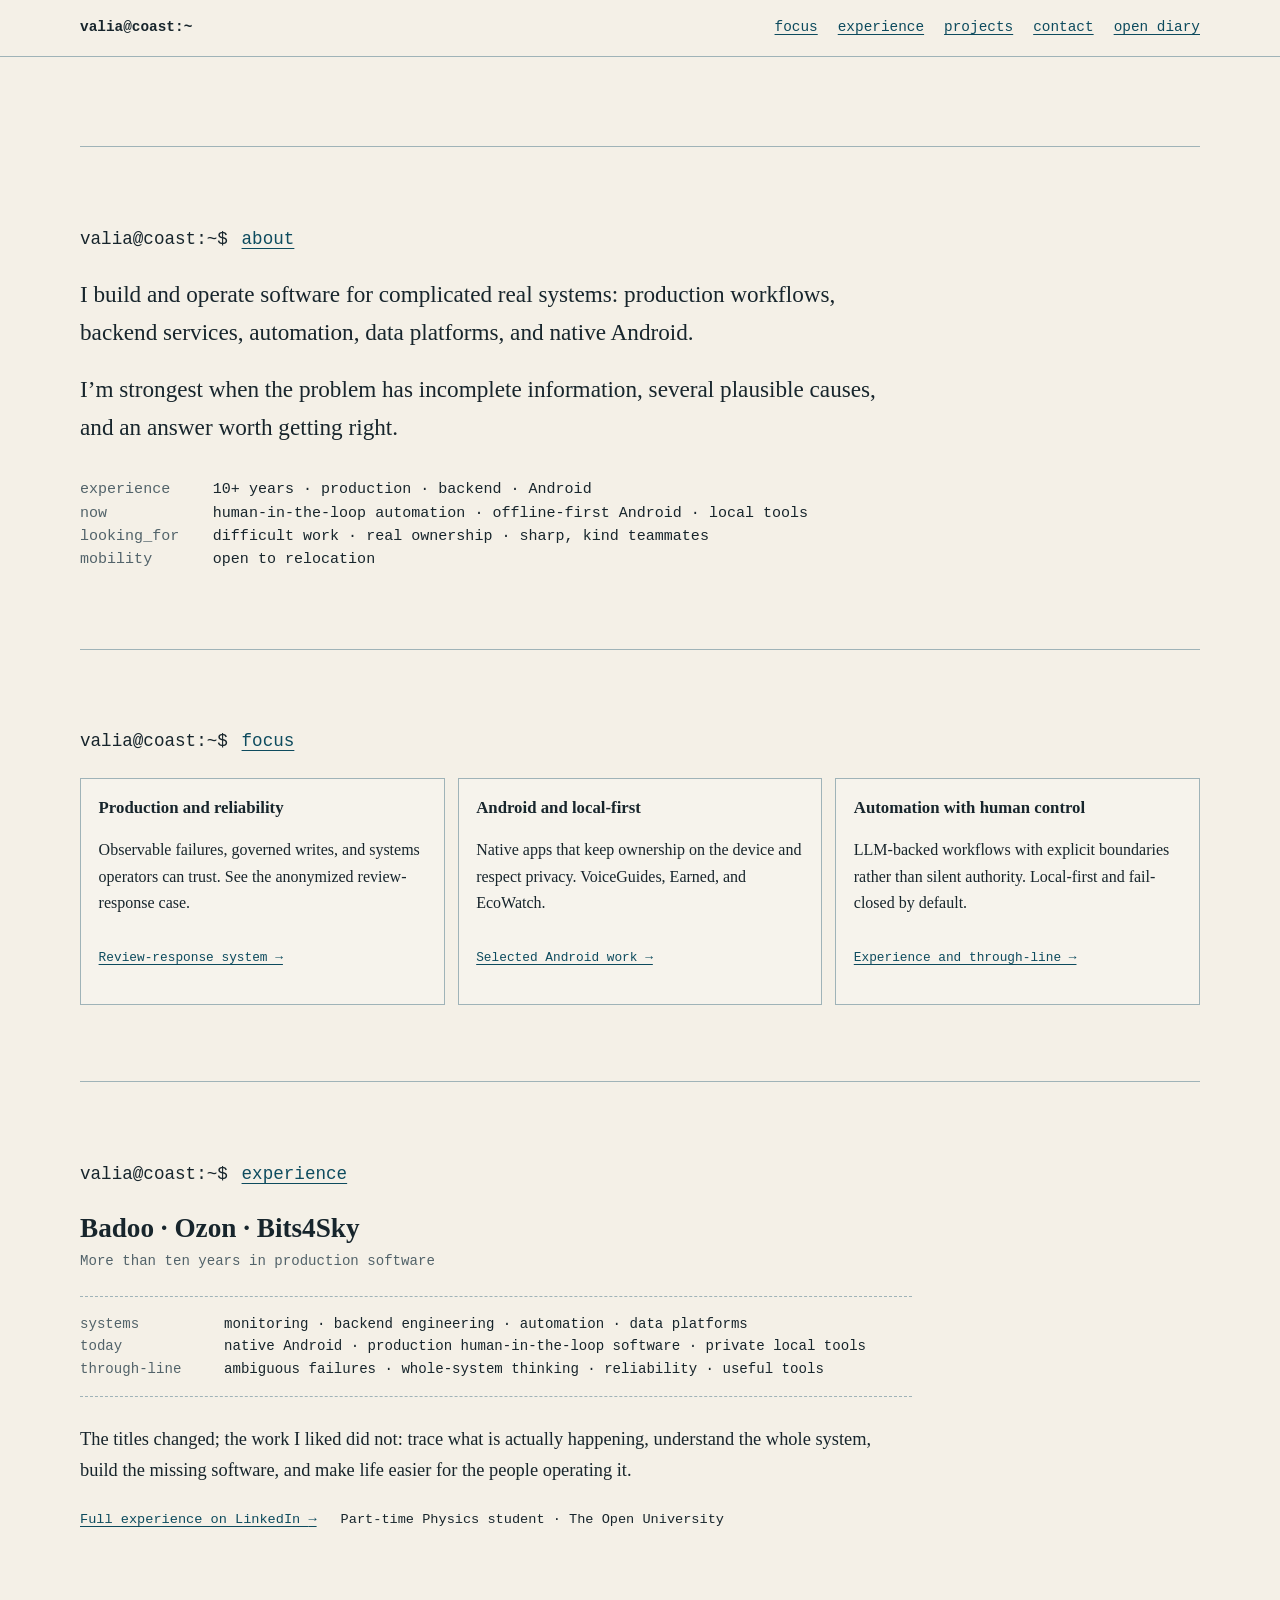
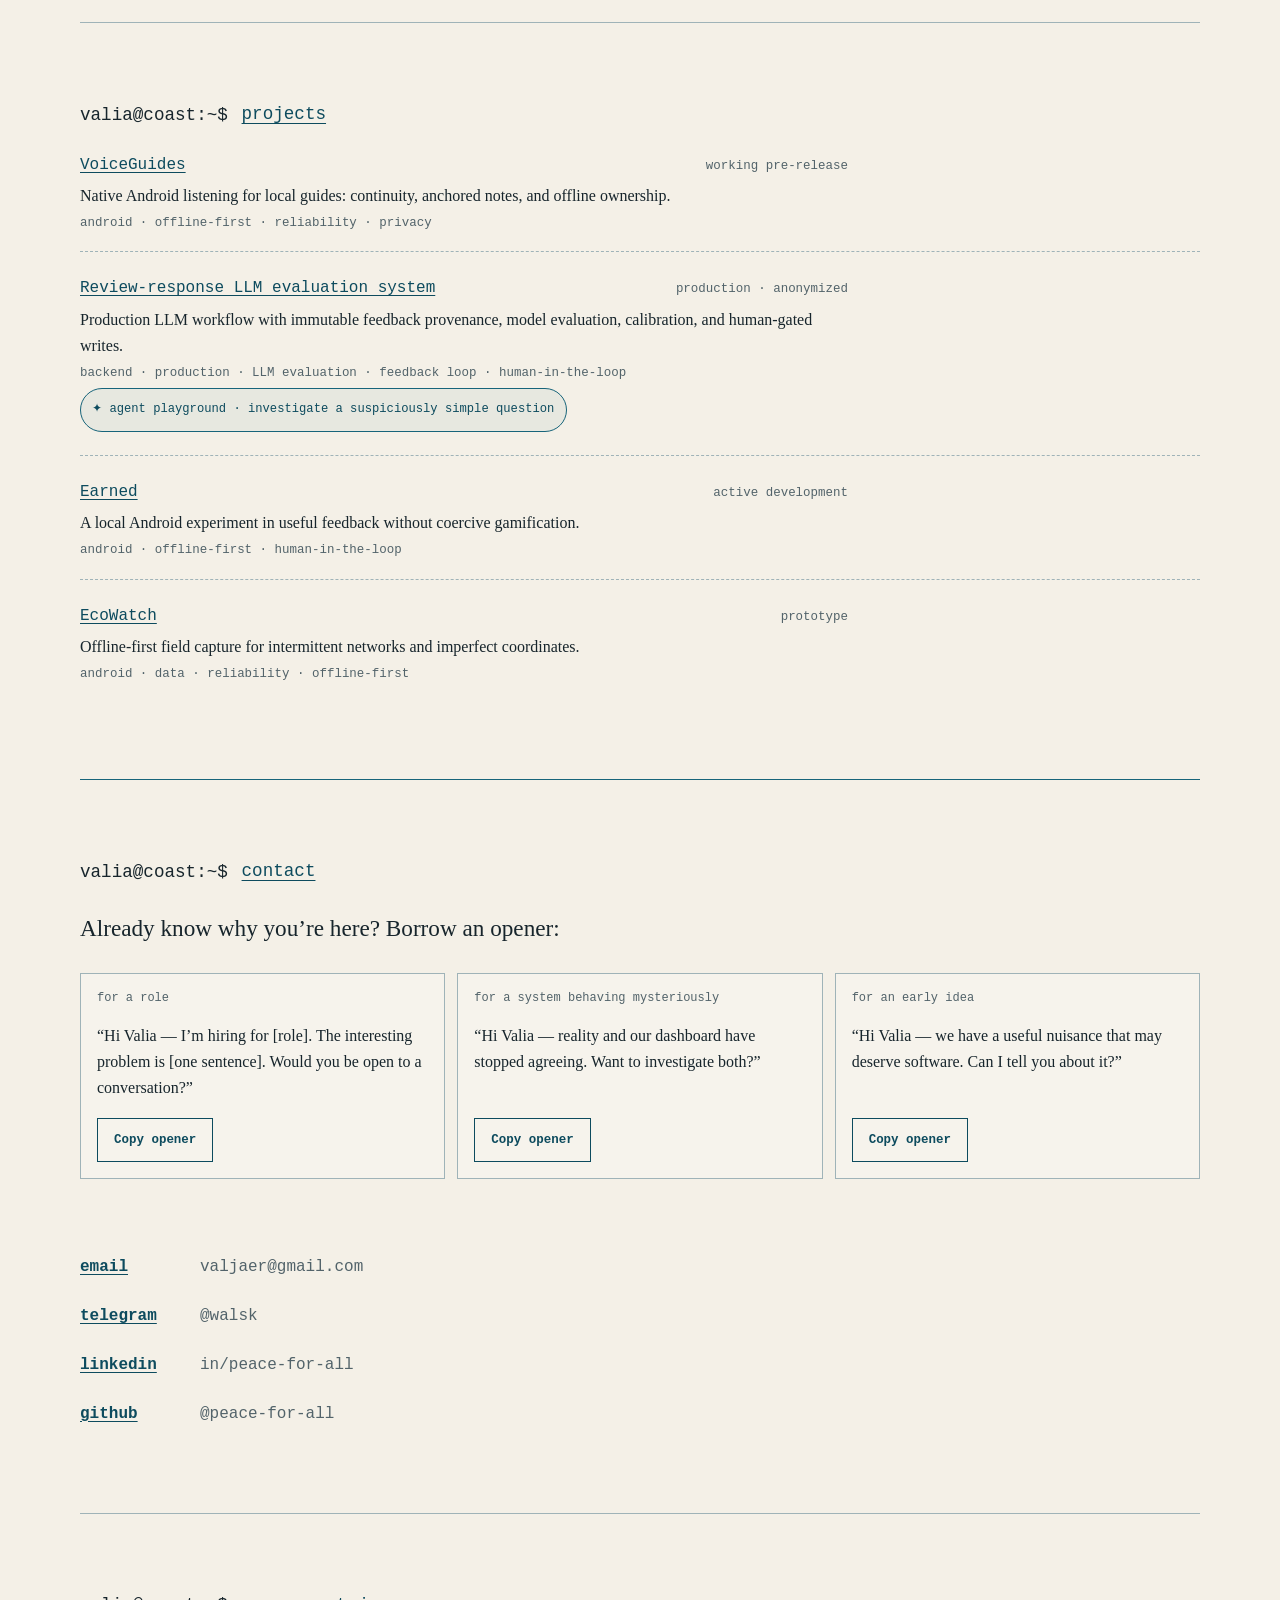
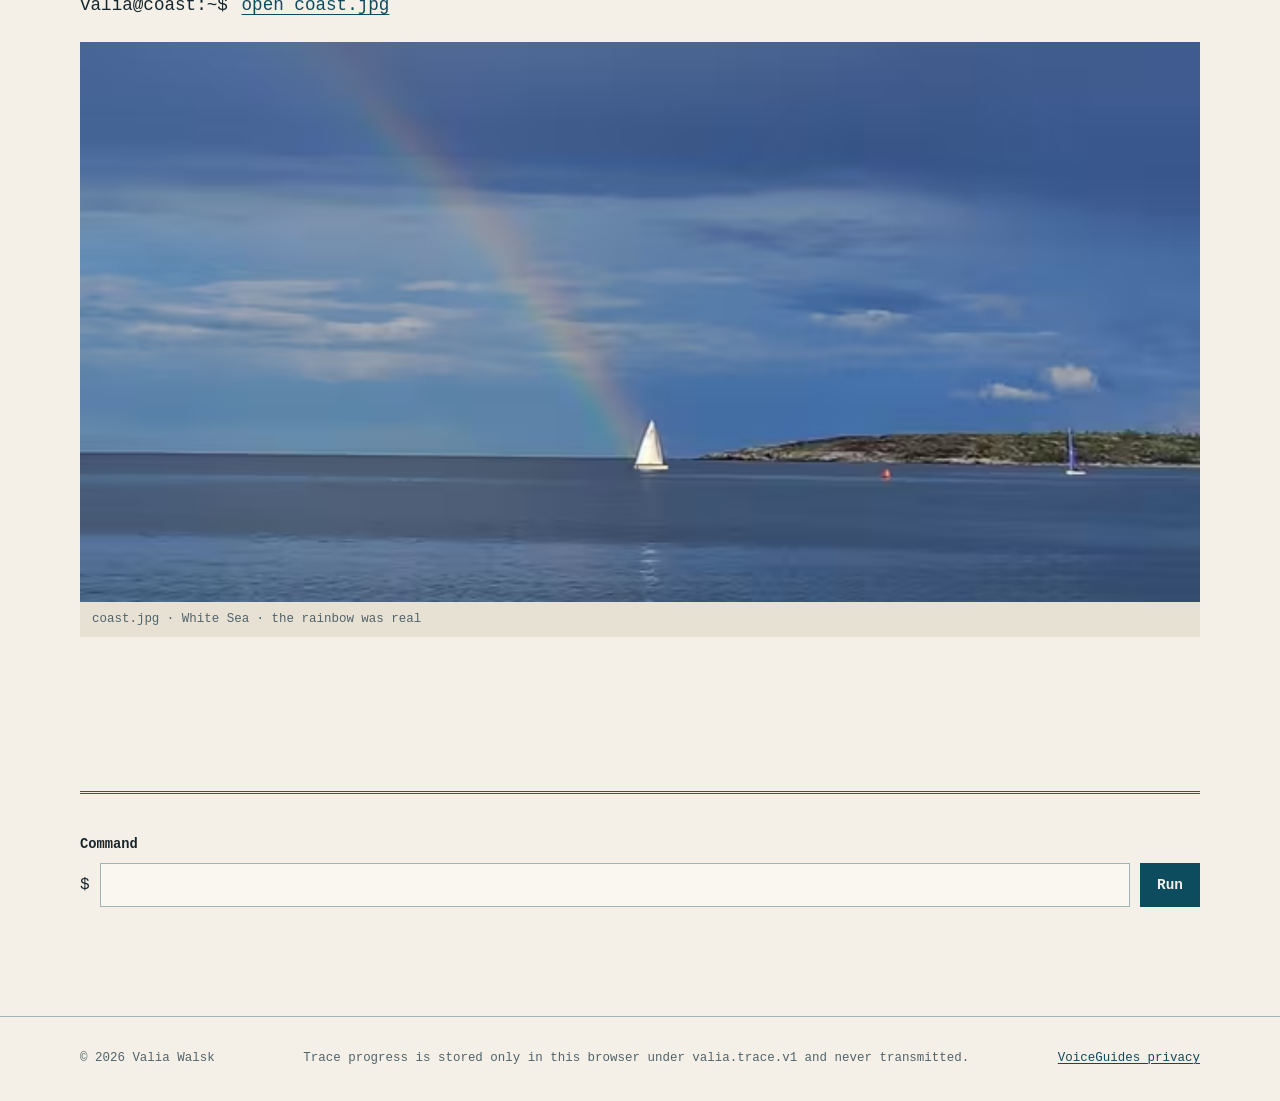
==== commit 5a800dfe: "Reframe review system as LLM evaluation case study" ====
--- a/index.html
+++ b/index.html
@@ -42,7 +42,7 @@
   <section id="projects" aria-labelledby="projects-command"><h2 id="projects-command" class="prompt-line"><span aria-hidden="true">valia@coast:~$ </span><a class="command" data-command="projects" href="#projects-output">projects</a></h2>
     <div id="projects-output" class="listing" aria-label="Selected projects">
       <article data-project="voiceguides"><p class="file-line"><a href="/case-studies/voiceguides.html">VoiceGuides</a><small>working pre-release</small></p><p>Native Android listening for local guides: continuity, anchored notes, and offline ownership.</p><p class="project-focus">android · offline-first · reliability · privacy</p></article>
-      <article data-project="review-system"><p class="file-line"><a href="/case-studies/review-response.html">Review-response system</a><small>production · anonymized</small></p><p>Python human-in-the-loop production software with observable failures and explicit write gates.</p><p class="project-focus">backend · production · reliability · automation · human-in-the-loop</p><p><a class="agent-badge" href="/case-studies/review-response.html#case-lab"><span aria-hidden="true">✦</span> agent playground · investigate a suspiciously simple question</a></p></article>
+      <article data-project="review-system"><p class="file-line"><a href="/case-studies/review-response.html">Review-response LLM evaluation system</a><small>production · anonymized</small></p><p>Production LLM workflow with immutable feedback provenance, model evaluation, calibration, and human-gated writes.</p><p class="project-focus">backend · production · LLM evaluation · feedback loop · human-in-the-loop</p><p><a class="agent-badge" href="/case-studies/review-response.html#case-lab"><span aria-hidden="true">✦</span> agent playground · investigate a suspiciously simple question</a></p></article>
       <article data-project="earned"><p class="file-line"><a href="/case-studies/earned.html">Earned</a><small>active development</small></p><p>A local Android experiment in useful feedback without coercive gamification.</p><p class="project-focus">android · offline-first · human-in-the-loop</p></article>
       <article data-project="ecowatch"><p class="file-line"><a href="/case-studies/ecowatch.html">EcoWatch</a><small>prototype</small></p><p>Offline-first field capture for intermittent networks and imperfect coordinates.</p><p class="project-focus">android · data · reliability · offline-first</p></article>
     </div><p id="webmcp-status" class="webmcp-status" aria-live="polite" hidden></p>
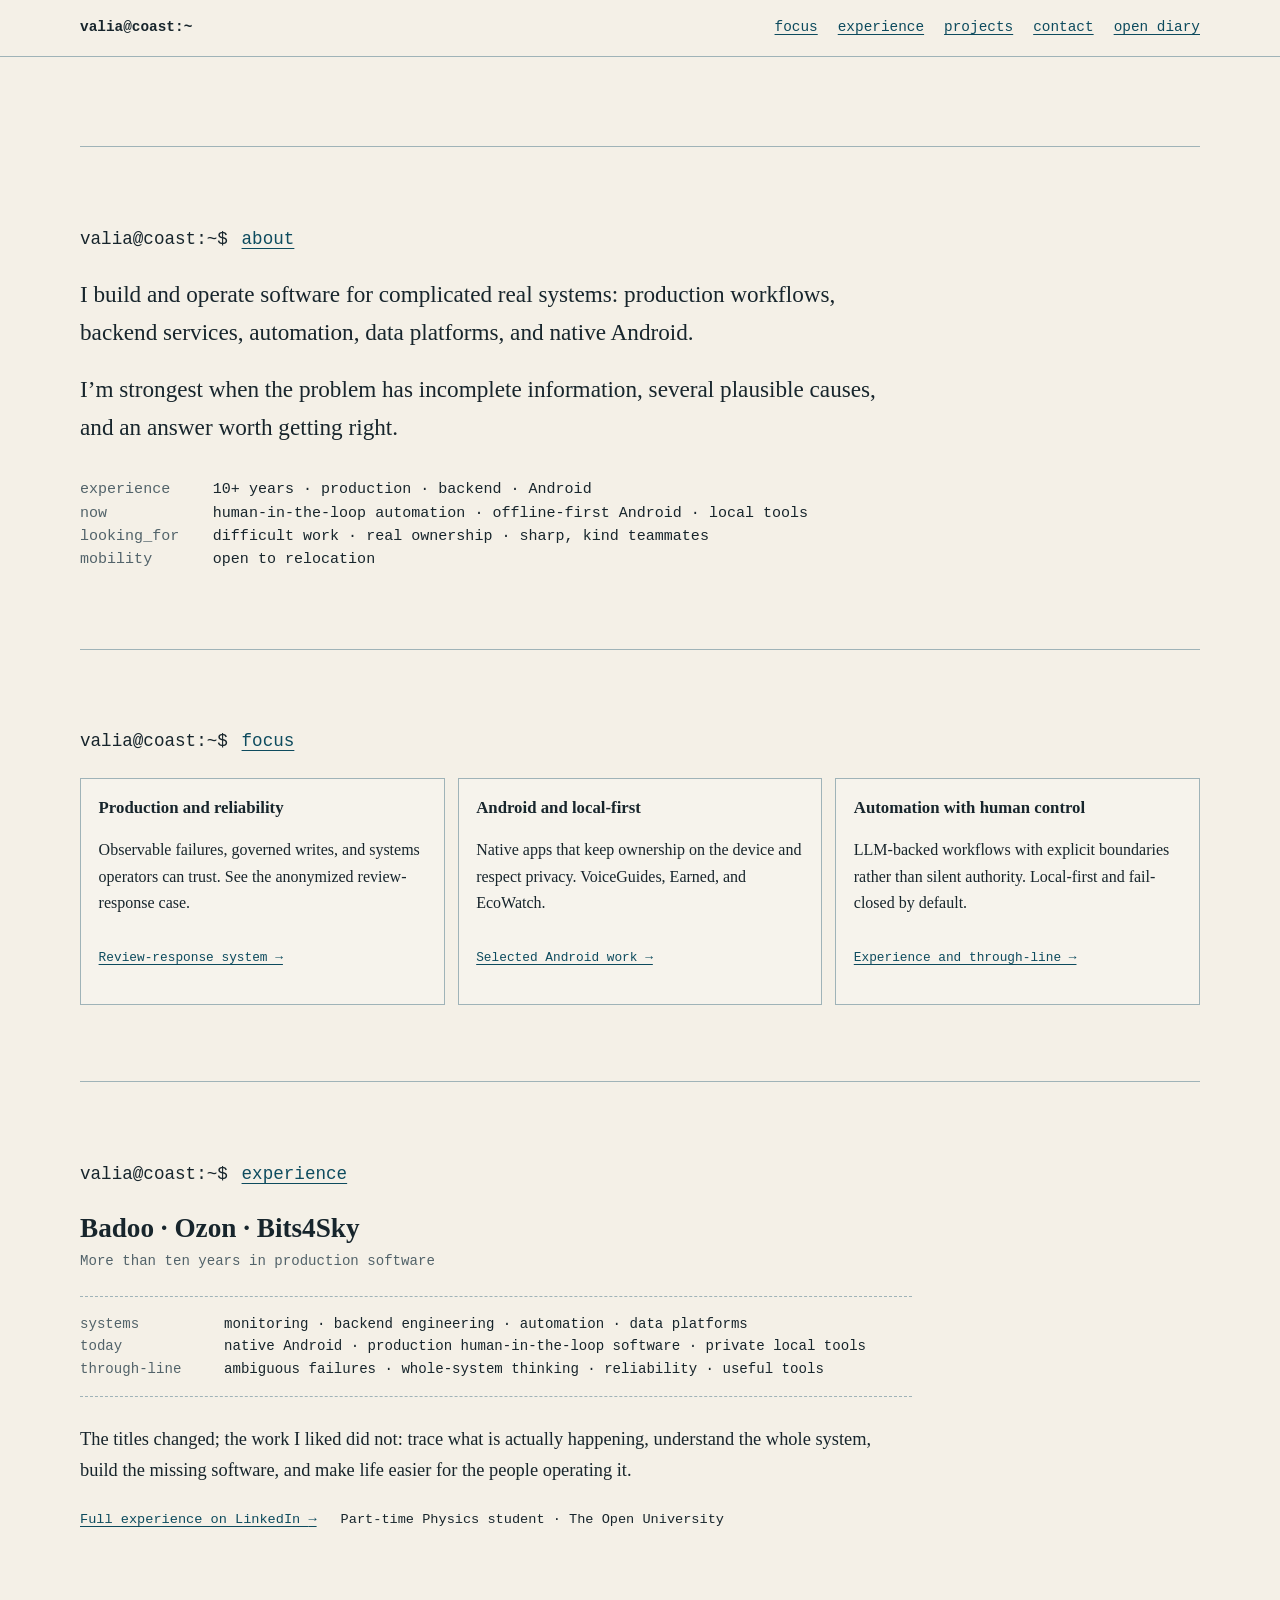
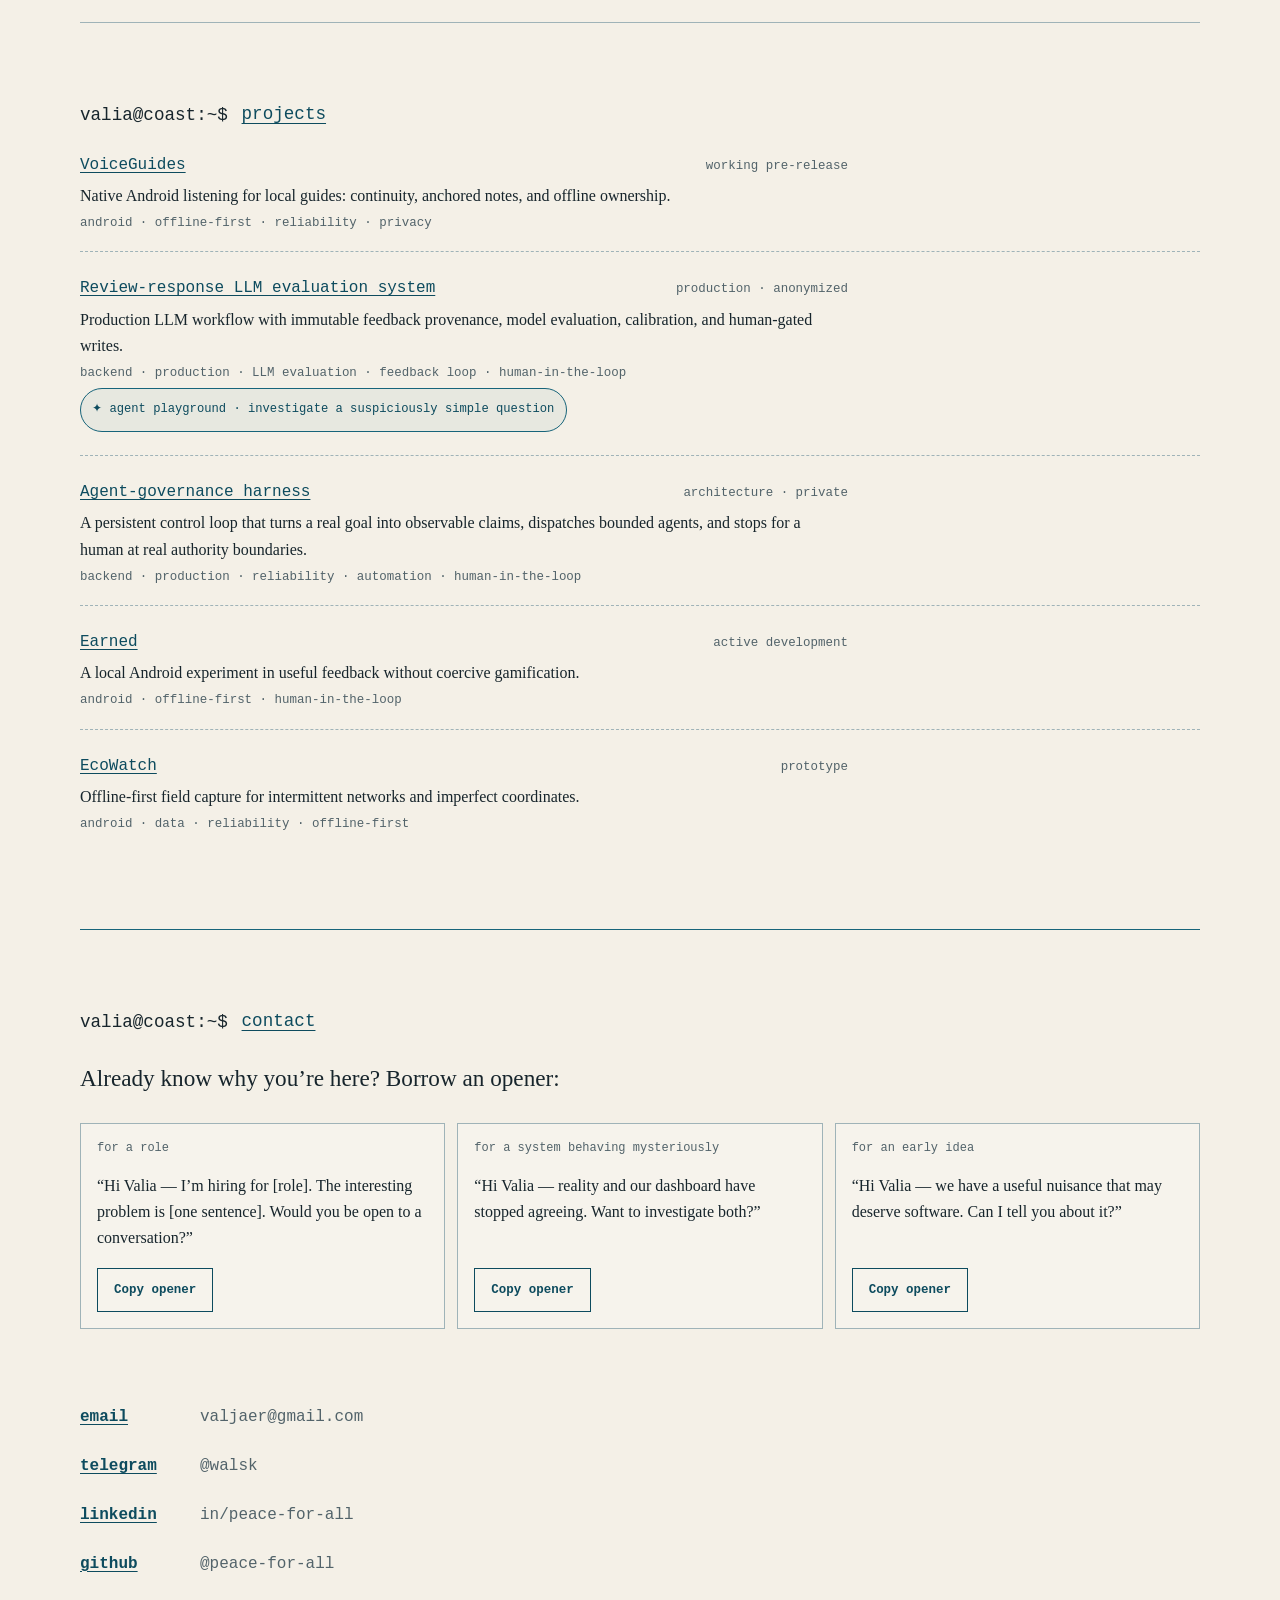
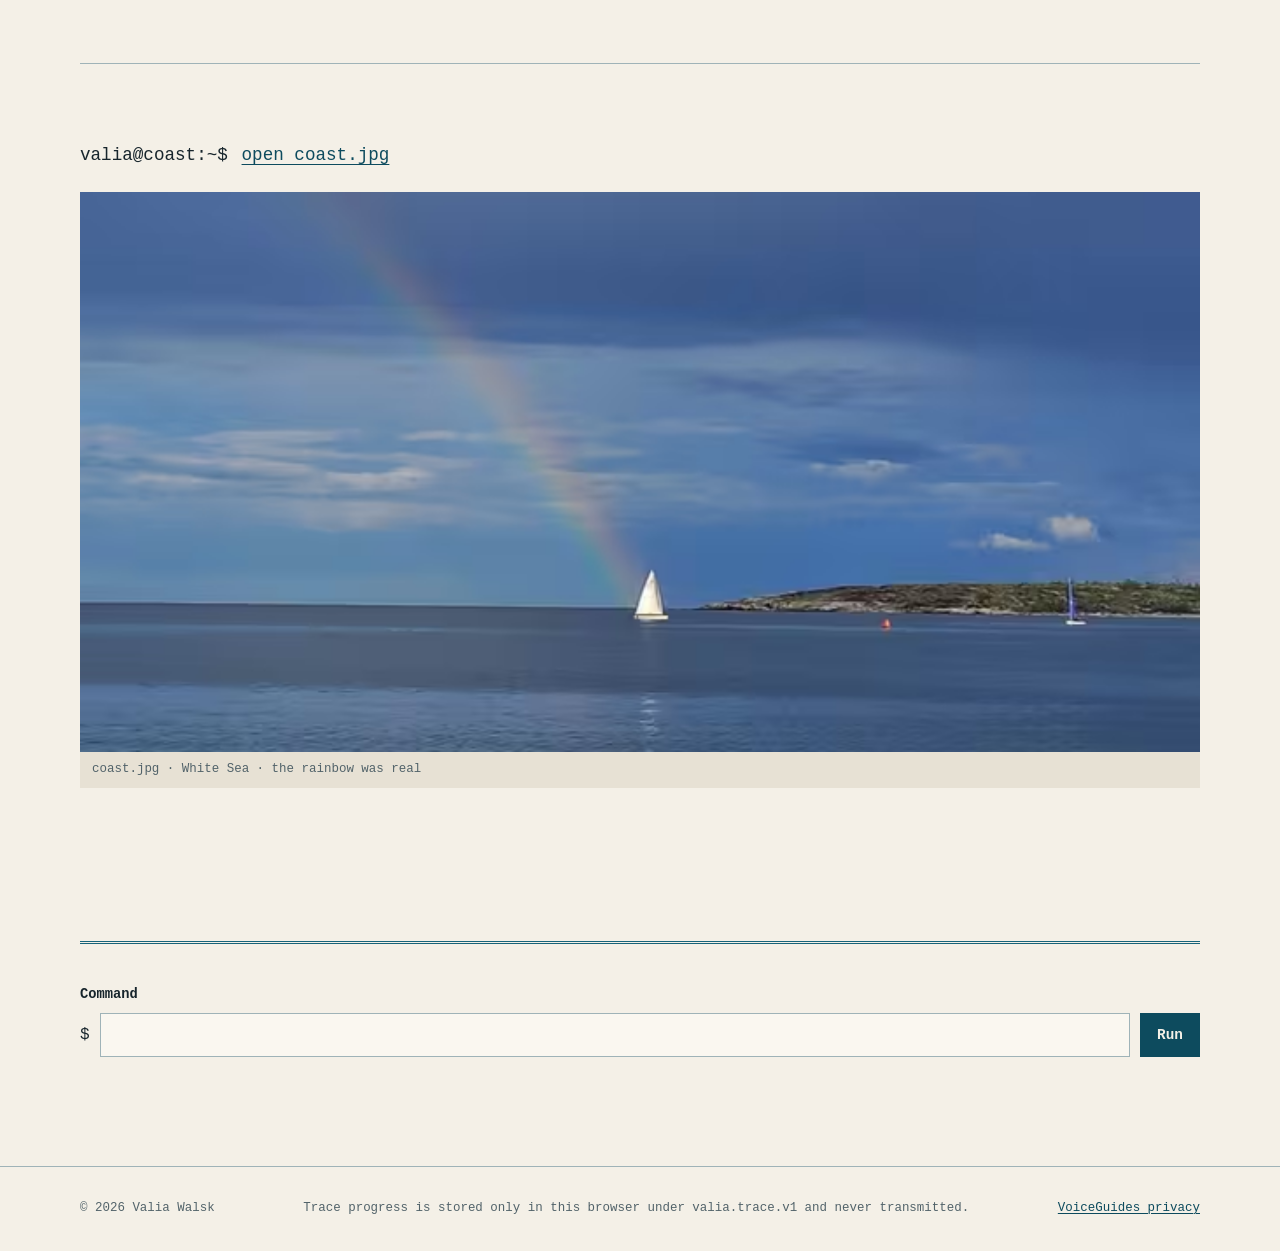
==== commit c4248003: "Add agent-governance harness case study" ====
--- a/index.html
+++ b/index.html
@@ -43,6 +43,7 @@
     <div id="projects-output" class="listing" aria-label="Selected projects">
       <article data-project="voiceguides"><p class="file-line"><a href="/case-studies/voiceguides.html">VoiceGuides</a><small>working pre-release</small></p><p>Native Android listening for local guides: continuity, anchored notes, and offline ownership.</p><p class="project-focus">android · offline-first · reliability · privacy</p></article>
       <article data-project="review-system"><p class="file-line"><a href="/case-studies/review-response.html">Review-response LLM evaluation system</a><small>production · anonymized</small></p><p>Production LLM workflow with immutable feedback provenance, model evaluation, calibration, and human-gated writes.</p><p class="project-focus">backend · production · LLM evaluation · feedback loop · human-in-the-loop</p><p><a class="agent-badge" href="/case-studies/review-response.html#case-lab"><span aria-hidden="true">✦</span> agent playground · investigate a suspiciously simple question</a></p></article>
+      <article data-project="controlcenter"><p class="file-line"><a href="/case-studies/controlcenter.html">Agent-governance harness</a><small>architecture · private</small></p><p>A persistent control loop that turns a real goal into observable claims, dispatches bounded agents, and stops for a human at real authority boundaries.</p><p class="project-focus">backend · production · reliability · automation · human-in-the-loop</p></article>
       <article data-project="earned"><p class="file-line"><a href="/case-studies/earned.html">Earned</a><small>active development</small></p><p>A local Android experiment in useful feedback without coercive gamification.</p><p class="project-focus">android · offline-first · human-in-the-loop</p></article>
       <article data-project="ecowatch"><p class="file-line"><a href="/case-studies/ecowatch.html">EcoWatch</a><small>prototype</small></p><p>Offline-first field capture for intermittent networks and imperfect coordinates.</p><p class="project-focus">android · data · reliability · offline-first</p></article>
     </div><p id="webmcp-status" class="webmcp-status" aria-live="polite" hidden></p>
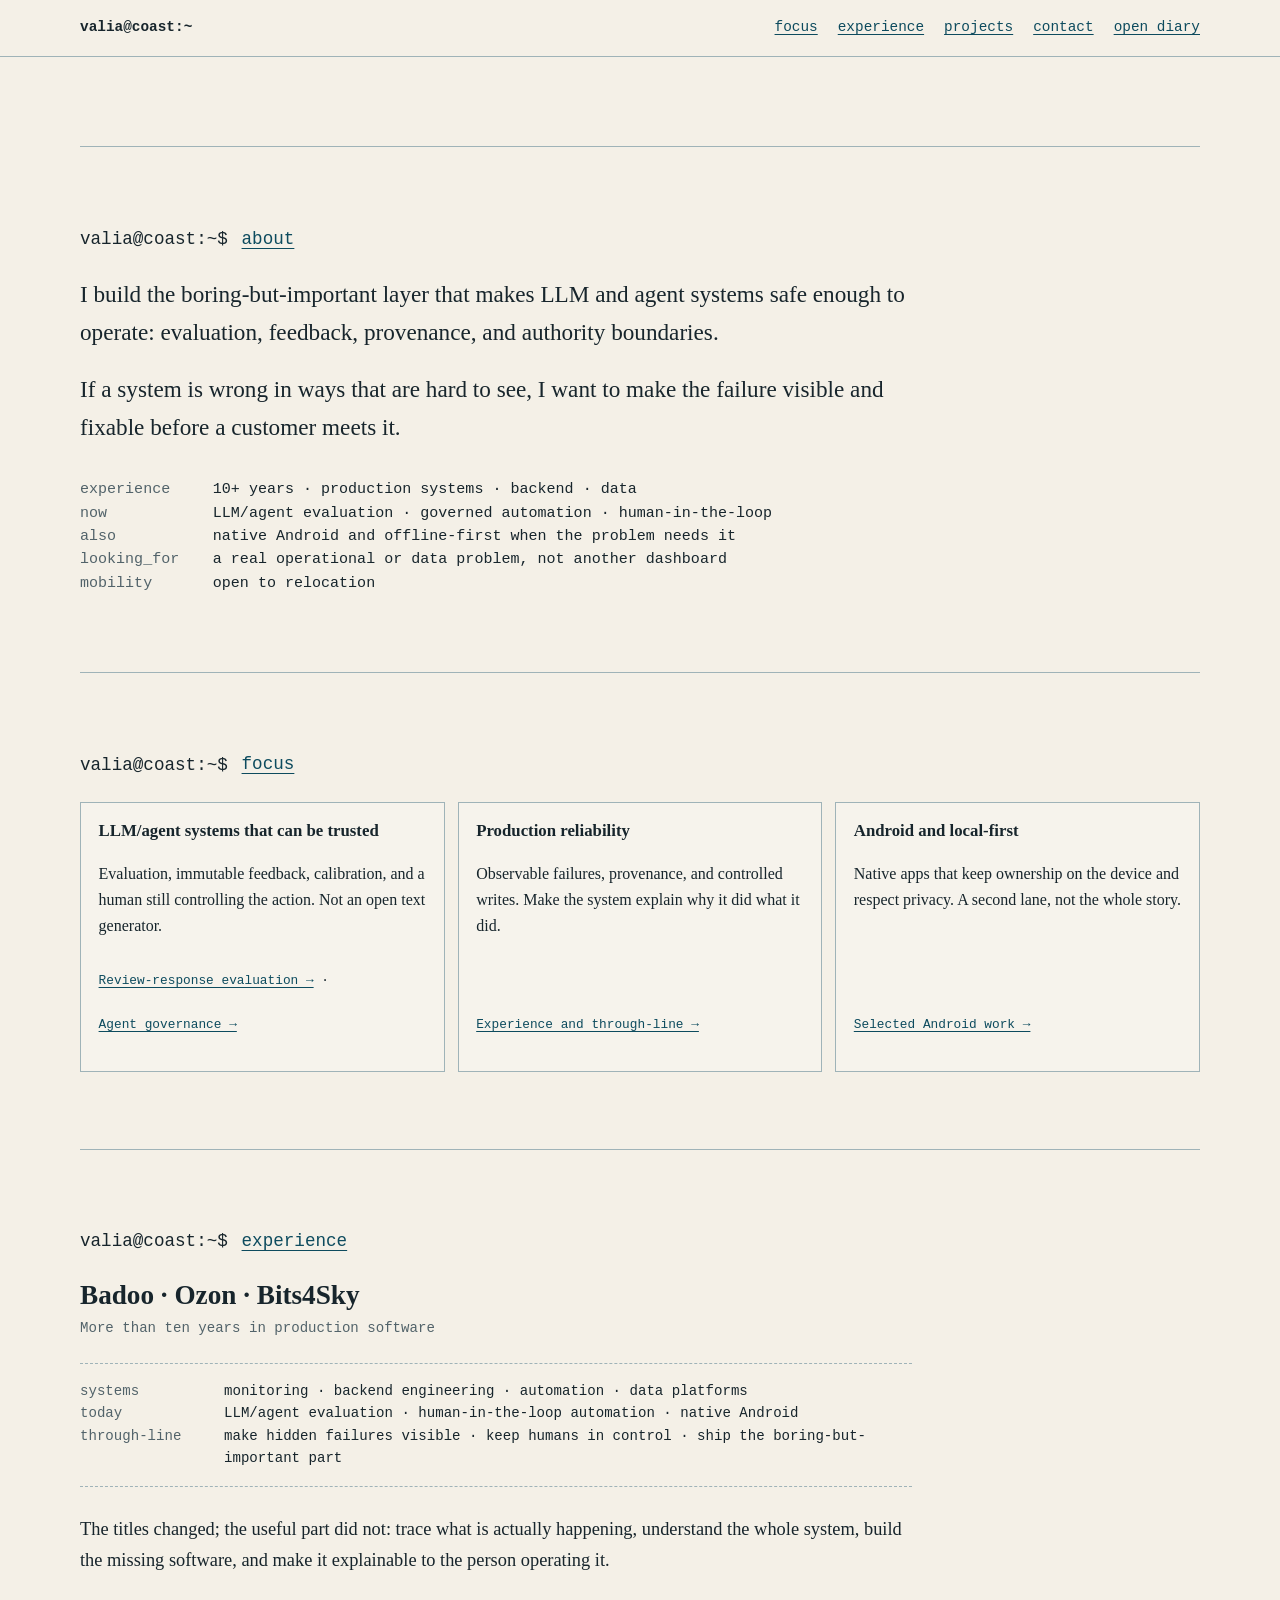
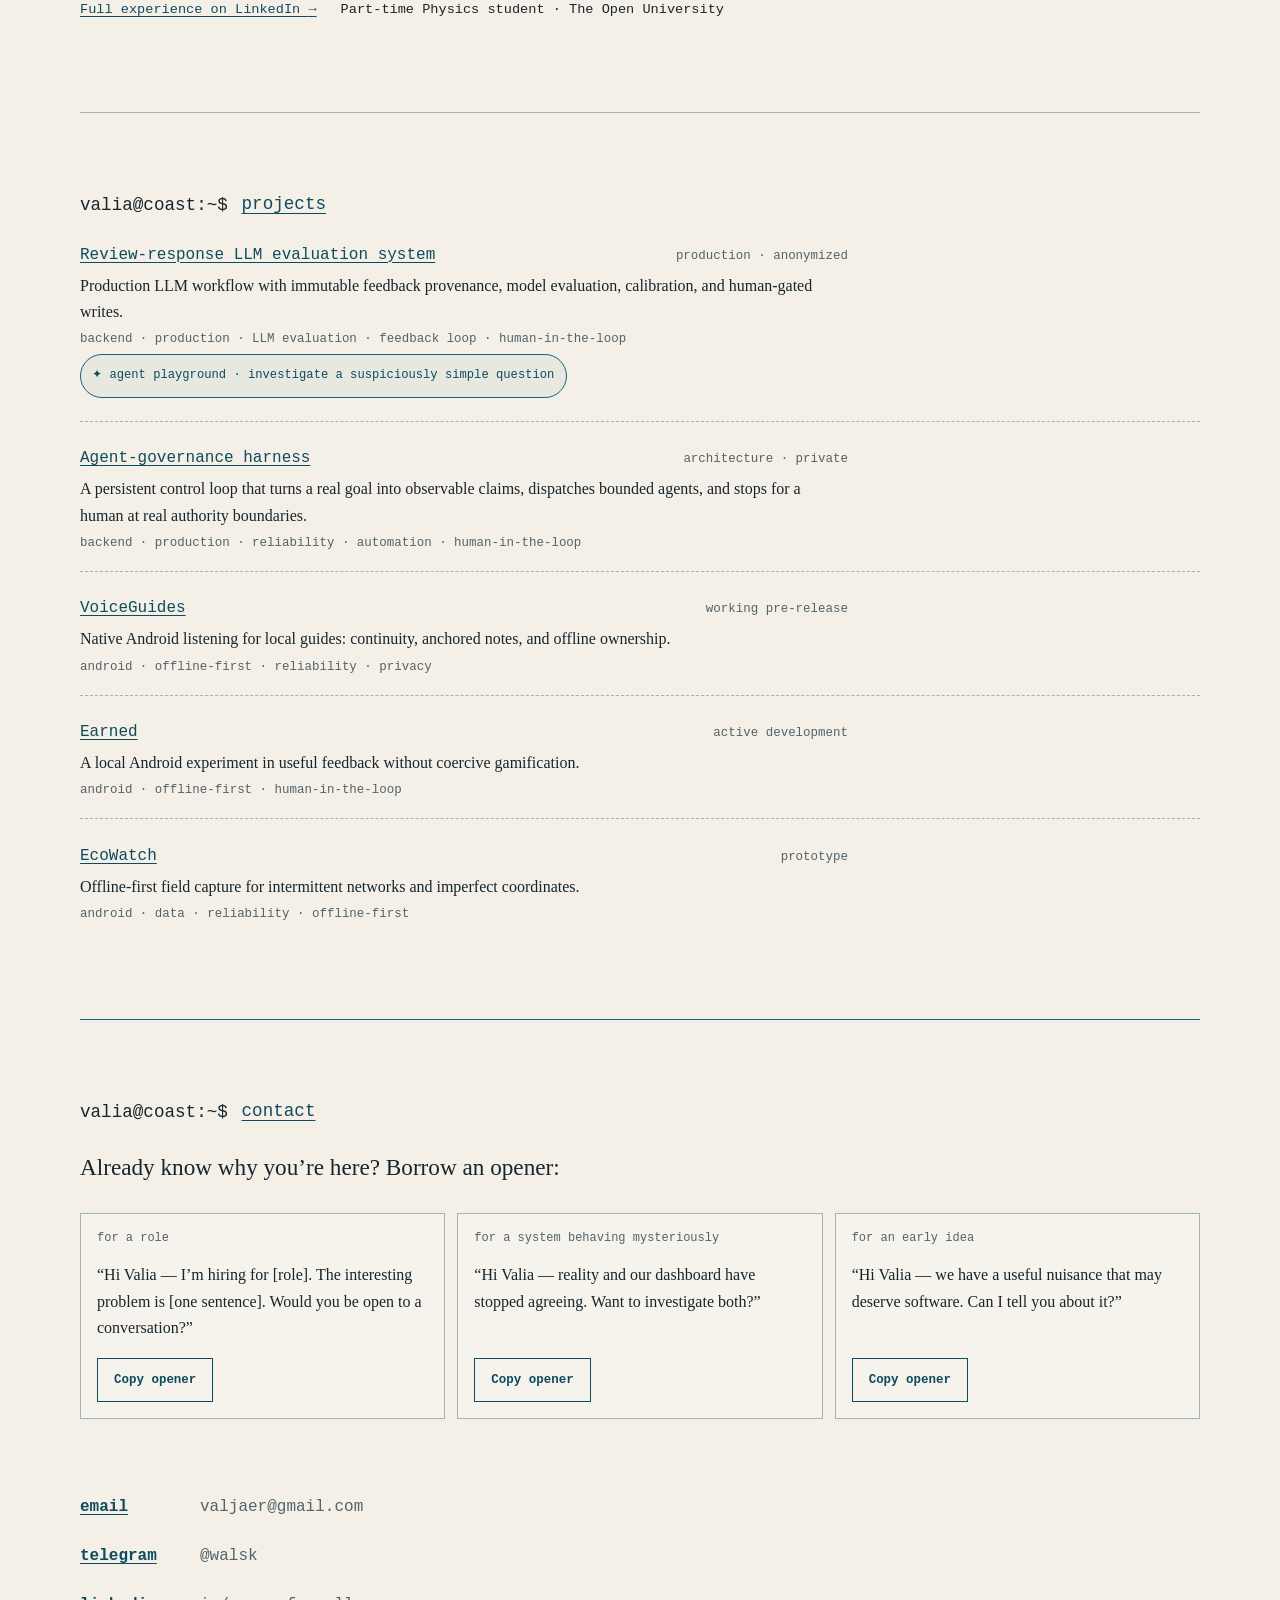
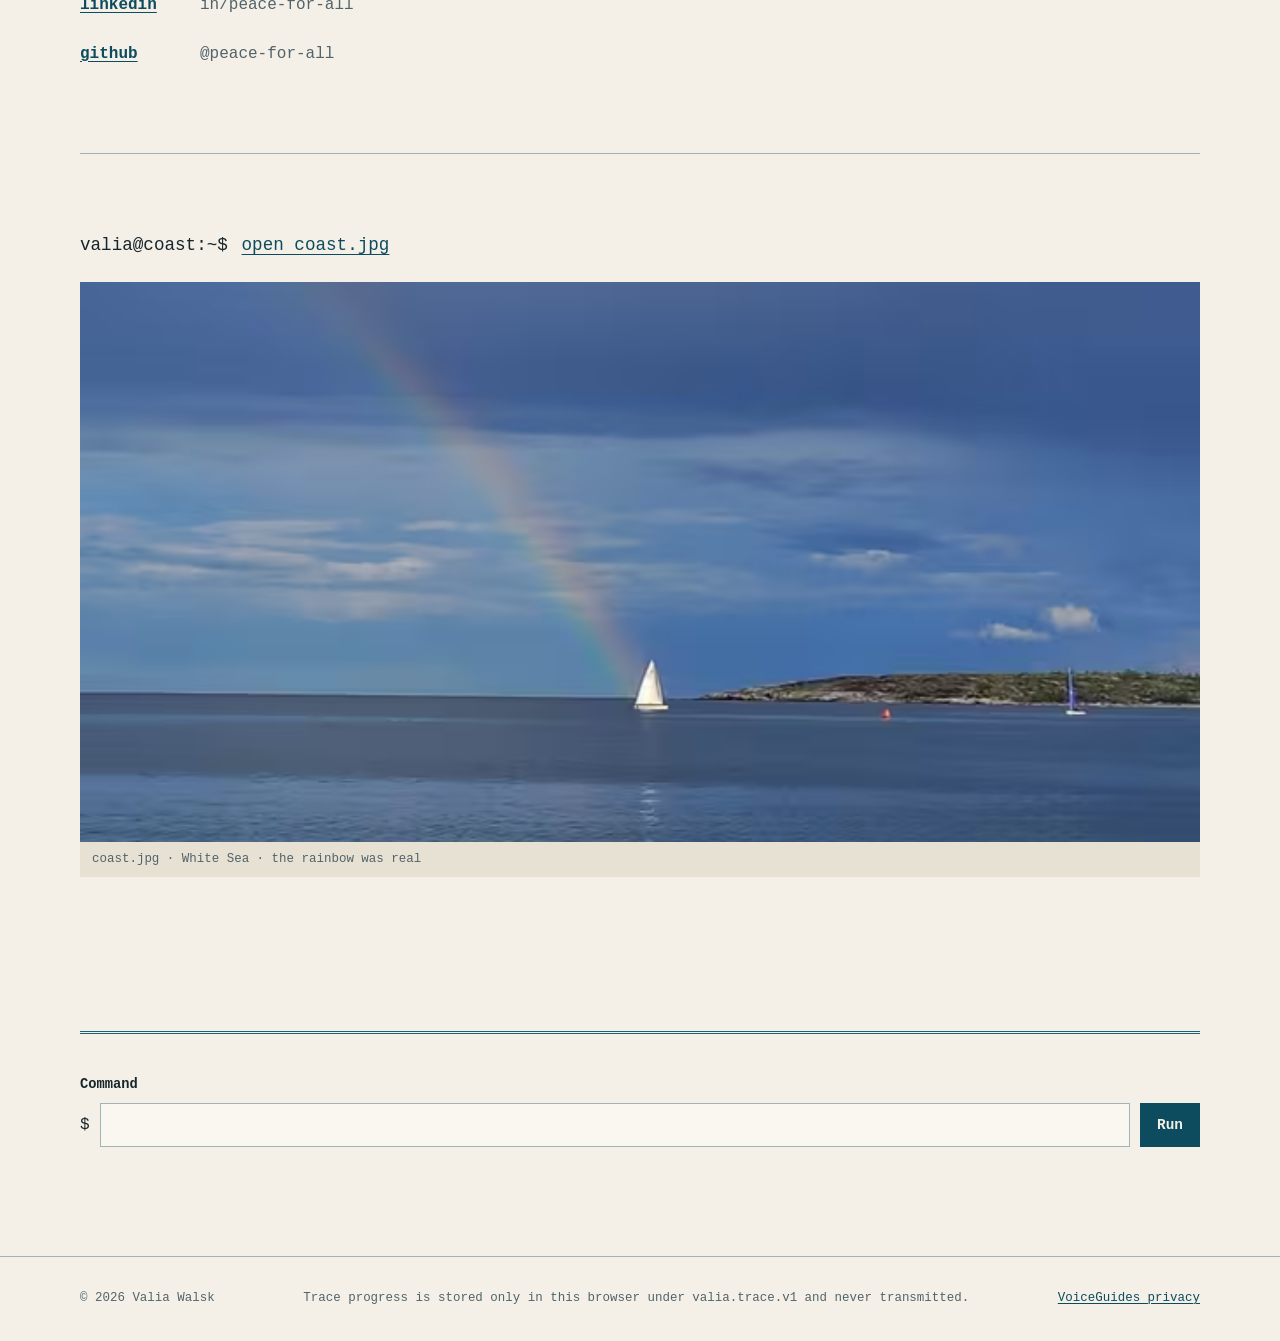
==== commit d014cf88: "Lead homepage with LLM and agent evaluation" ====
--- a/index.html
+++ b/index.html
@@ -1,9 +1,9 @@
 <!doctype html>
 <html lang="en"><head><meta charset="utf-8"><meta name="viewport" content="width=device-width,initial-scale=1">
-<title>Valia Walsk — production, backend, and Android engineer</title>
-<meta name="description" content="Valia Walsk is a software engineer with more than ten years across production engineering, backend systems, automation, data platforms, and native Android. Open to relocation.">
+<title>Valia Walsk — builds and operates LLM/agent systems</title>
+<meta name="description" content="Ten-plus years in production software. Now building evaluation, feedback, provenance, and authority boundaries around LLM/agent workflows, with native Android as a second lane.">
 <link rel="canonical" href="https://peace-for-all.github.io/"><link rel="icon" href="/assets/favicon.svg" type="image/svg+xml"><script>if(new URLSearchParams(location.search).get("view")==="diary"||location.hash==="#diary")document.documentElement.classList.add("diary-mode")</script><link rel="stylesheet" href="/assets/site.css">
-<meta property="og:type" content="website"><meta property="og:title" content="Valia Walsk — useful software for complicated real systems"><meta property="og:description" content="Production, backend, and Android engineering for complicated real systems."><meta property="og:url" content="https://peace-for-all.github.io/"><meta property="og:image" content="https://peace-for-all.github.io/assets/social-preview.png"><meta property="og:image:alt" content="Valia Walsk — useful software for complicated real systems"><meta name="twitter:card" content="summary_large_image">
+<meta property="og:type" content="website"><meta property="og:title" content="Valia Walsk — LLM/agent evaluation, reliability, and governance"><meta property="og:description" content="The boring-but-important layer that makes LLM and agent systems safe enough to operate: evaluation, feedback, provenance, and human authority."><meta property="og:url" content="https://peace-for-all.github.io/"><meta property="og:image" content="https://peace-for-all.github.io/assets/social-preview.png"><meta property="og:image:alt" content="Valia Walsk — LLM/agent evaluation, reliability, and governance"><meta name="twitter:card" content="summary_large_image">
 <script type="module" src="/assets/console.js"></script><script type="module" src="/assets/webmcp.js"></script><script type="module" src="/assets/conversation.js"></script></head>
 <body><a class="skip-link" href="#main">Skip to main content</a>
 <header><nav class="wrap" aria-label="Primary"><h1 class="site-title"><a class="name" href="/">valia@coast:~</a></h1><ul class="portfolio-nav"><li><a href="#focus">focus</a></li><li><a href="#experience">experience</a></li><li><a href="#projects">projects</a></li><li><a href="#contact">contact</a></li><li><a href="/?view=diary">open diary</a></li></ul><ul class="diary-nav"><li><a href="/?view=all#about">read everything</a></li><li><a href="/?view=all#contact">contact directly</a></li></ul></nav></header>
@@ -18,32 +18,32 @@
 
   <section class="opening" id="about" data-portfolio-content aria-labelledby="about-command">
     <h2 id="about-command" class="prompt-line"><span aria-hidden="true">valia@coast:~$ </span><a class="command" data-command="about" href="#about">about</a></h2>
-    <div class="human-output intro-output"><p>I build and operate software for complicated real systems: production workflows, backend services, automation, data platforms, and native Android.</p><p>I’m strongest when the problem has incomplete information, several plausible causes, and an answer worth getting right.</p></div>
-    <dl class="status-list"><div><dt>experience</dt><dd>10+ years · production · backend · Android</dd></div><div><dt>now</dt><dd>human-in-the-loop automation · offline-first Android · local tools</dd></div><div><dt>looking_for</dt><dd>difficult work · real ownership · sharp, kind teammates</dd></div><div><dt>mobility</dt><dd>open to relocation</dd></div></dl>
+    <div class="human-output intro-output"><p>I build the boring-but-important layer that makes LLM and agent systems safe enough to operate: evaluation, feedback, provenance, and authority boundaries.</p><p>If a system is wrong in ways that are hard to see, I want to make the failure visible and fixable before a customer meets it.</p></div>
+    <dl class="status-list"><div><dt>experience</dt><dd>10+ years · production systems · backend · data</dd></div><div><dt>now</dt><dd>LLM/agent evaluation · governed automation · human-in-the-loop</dd></div><div><dt>also</dt><dd>native Android and offline-first when the problem needs it</dd></div><div><dt>looking_for</dt><dd>a real operational or data problem, not another dashboard</dd></div><div><dt>mobility</dt><dd>open to relocation</dd></div></dl>
   </section>
 
   <section id="focus" aria-labelledby="focus-command"><h2 id="focus-command" class="prompt-line"><span aria-hidden="true">valia@coast:~$ </span><a class="command" data-command="focus" href="#focus-output">focus</a></h2>
     <div id="focus-output" class="focus-grid">
-      <article class="focus-card"><h3>Production and reliability</h3><p>Observable failures, governed writes, and systems operators can trust. See the anonymized review-response case.</p><p class="focus-link"><a href="/case-studies/review-response.html">Review-response system →</a></p></article>
-      <article class="focus-card"><h3>Android and local-first</h3><p>Native apps that keep ownership on the device and respect privacy. VoiceGuides, Earned, and EcoWatch.</p><p class="focus-link"><a href="#projects">Selected Android work →</a></p></article>
-      <article class="focus-card"><h3>Automation with human control</h3><p>LLM-backed workflows with explicit boundaries rather than silent authority. Local-first and fail-closed by default.</p><p class="focus-link"><a href="#experience">Experience and through-line →</a></p></article>
+      <article class="focus-card"><h3>LLM/agent systems that can be trusted</h3><p>Evaluation, immutable feedback, calibration, and a human still controlling the action. Not an open text generator.</p><p class="focus-link"><a href="/case-studies/review-response.html">Review-response evaluation →</a> · <a href="/case-studies/controlcenter.html">Agent governance →</a></p></article>
+      <article class="focus-card"><h3>Production reliability</h3><p>Observable failures, provenance, and controlled writes. Make the system explain why it did what it did.</p><p class="focus-link"><a href="#experience">Experience and through-line →</a></p></article>
+      <article class="focus-card"><h3>Android and local-first</h3><p>Native apps that keep ownership on the device and respect privacy. A second lane, not the whole story.</p><p class="focus-link"><a href="#projects">Selected Android work →</a></p></article>
     </div>
   </section>
 
   <section id="experience" aria-labelledby="experience-command"><h2 id="experience-command" class="prompt-line"><span aria-hidden="true">valia@coast:~$ </span><a class="command" data-command="experience" href="#experience-output">experience</a></h2>
     <div id="experience-output" class="experience-list">
       <p class="experience-name">Badoo · Ozon · Bits4Sky</p><p class="experience-scope">More than ten years in production software</p>
-      <dl class="experience-signals"><div><dt>systems</dt><dd>monitoring · backend engineering · automation · data platforms</dd></div><div><dt>today</dt><dd>native Android · production human-in-the-loop software · private local tools</dd></div><div><dt>through-line</dt><dd>ambiguous failures · whole-system thinking · reliability · useful tools</dd></div></dl>
-      <p class="experience-summary">The titles changed; the work I liked did not: trace what is actually happening, understand the whole system, build the missing software, and make life easier for the people operating it.</p>
+      <dl class="experience-signals"><div><dt>systems</dt><dd>monitoring · backend engineering · automation · data platforms</dd></div><div><dt>today</dt><dd>LLM/agent evaluation · human-in-the-loop automation · native Android</dd></div><div><dt>through-line</dt><dd>make hidden failures visible · keep humans in control · ship the boring-but-important part</dd></div></dl>
+      <p class="experience-summary">The titles changed; the useful part did not: trace what is actually happening, understand the whole system, build the missing software, and make it explainable to the person operating it.</p>
       <p class="inline-links"><a href="https://www.linkedin.com/in/peace-for-all" rel="me">Full experience on LinkedIn <span aria-hidden="true">→</span></a><span>Part-time Physics student · The Open University</span></p>
     </div>
   </section>
 
   <section id="projects" aria-labelledby="projects-command"><h2 id="projects-command" class="prompt-line"><span aria-hidden="true">valia@coast:~$ </span><a class="command" data-command="projects" href="#projects-output">projects</a></h2>
     <div id="projects-output" class="listing" aria-label="Selected projects">
-      <article data-project="voiceguides"><p class="file-line"><a href="/case-studies/voiceguides.html">VoiceGuides</a><small>working pre-release</small></p><p>Native Android listening for local guides: continuity, anchored notes, and offline ownership.</p><p class="project-focus">android · offline-first · reliability · privacy</p></article>
       <article data-project="review-system"><p class="file-line"><a href="/case-studies/review-response.html">Review-response LLM evaluation system</a><small>production · anonymized</small></p><p>Production LLM workflow with immutable feedback provenance, model evaluation, calibration, and human-gated writes.</p><p class="project-focus">backend · production · LLM evaluation · feedback loop · human-in-the-loop</p><p><a class="agent-badge" href="/case-studies/review-response.html#case-lab"><span aria-hidden="true">✦</span> agent playground · investigate a suspiciously simple question</a></p></article>
       <article data-project="controlcenter"><p class="file-line"><a href="/case-studies/controlcenter.html">Agent-governance harness</a><small>architecture · private</small></p><p>A persistent control loop that turns a real goal into observable claims, dispatches bounded agents, and stops for a human at real authority boundaries.</p><p class="project-focus">backend · production · reliability · automation · human-in-the-loop</p></article>
+      <article data-project="voiceguides"><p class="file-line"><a href="/case-studies/voiceguides.html">VoiceGuides</a><small>working pre-release</small></p><p>Native Android listening for local guides: continuity, anchored notes, and offline ownership.</p><p class="project-focus">android · offline-first · reliability · privacy</p></article>
       <article data-project="earned"><p class="file-line"><a href="/case-studies/earned.html">Earned</a><small>active development</small></p><p>A local Android experiment in useful feedback without coercive gamification.</p><p class="project-focus">android · offline-first · human-in-the-loop</p></article>
       <article data-project="ecowatch"><p class="file-line"><a href="/case-studies/ecowatch.html">EcoWatch</a><small>prototype</small></p><p>Offline-first field capture for intermittent networks and imperfect coordinates.</p><p class="project-focus">android · data · reliability · offline-first</p></article>
     </div><p id="webmcp-status" class="webmcp-status" aria-live="polite" hidden></p>
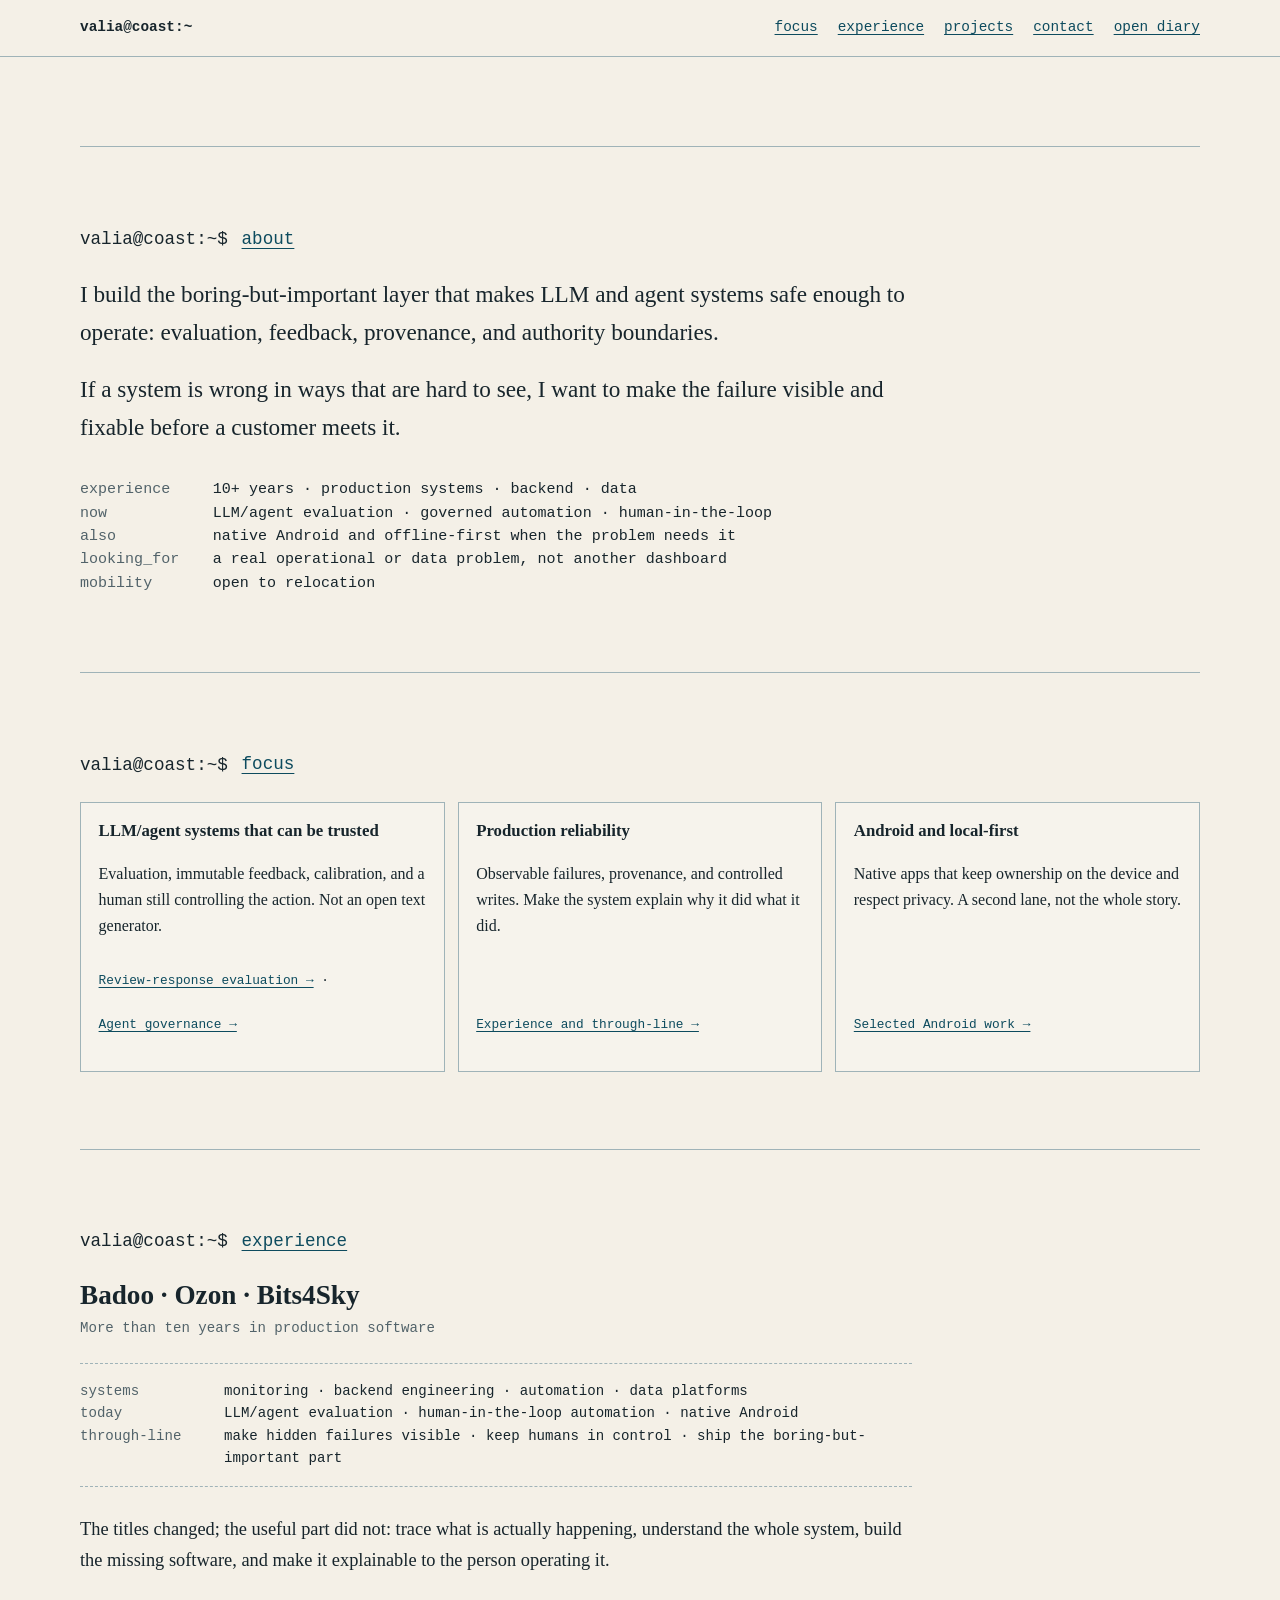
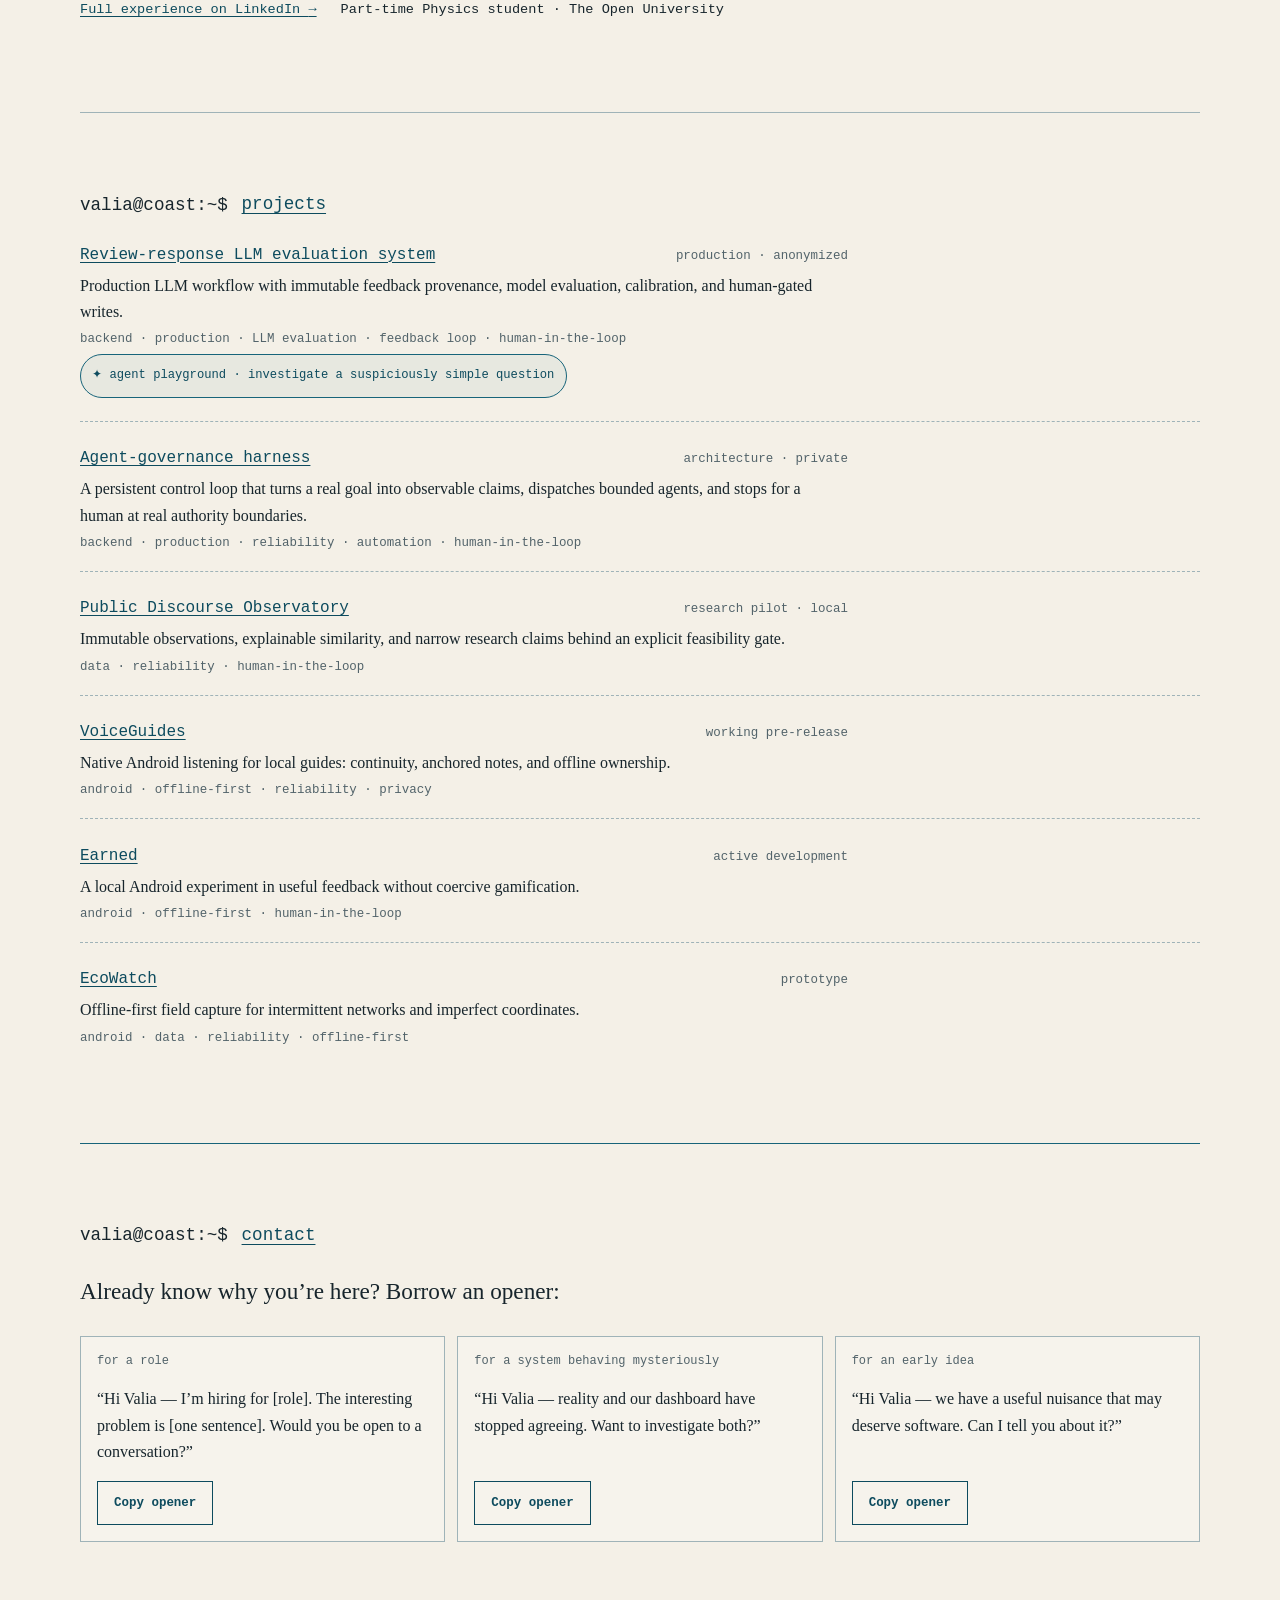
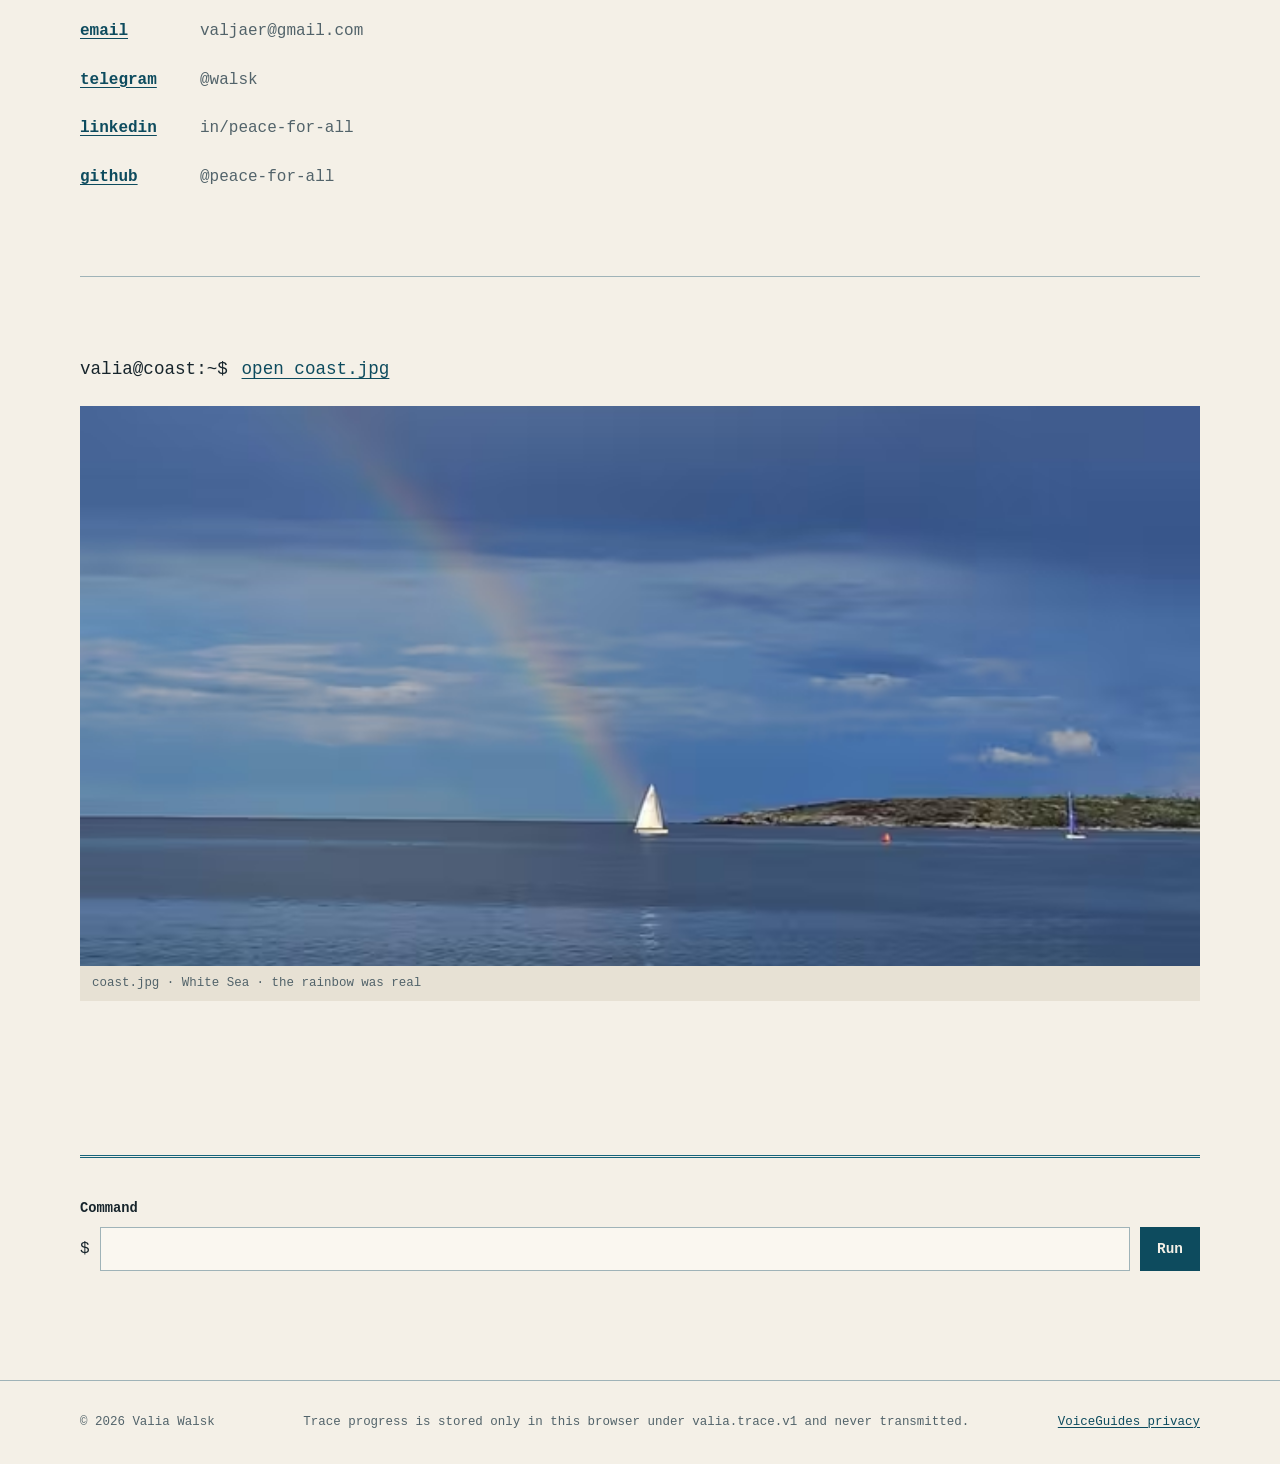
==== commit dea5acf5: "Add public discourse research case study" ====
--- a/index.html
+++ b/index.html
@@ -43,6 +43,7 @@
     <div id="projects-output" class="listing" aria-label="Selected projects">
       <article data-project="review-system"><p class="file-line"><a href="/case-studies/review-response.html">Review-response LLM evaluation system</a><small>production · anonymized</small></p><p>Production LLM workflow with immutable feedback provenance, model evaluation, calibration, and human-gated writes.</p><p class="project-focus">backend · production · LLM evaluation · feedback loop · human-in-the-loop</p><p><a class="agent-badge" href="/case-studies/review-response.html#case-lab"><span aria-hidden="true">✦</span> agent playground · investigate a suspiciously simple question</a></p></article>
       <article data-project="controlcenter"><p class="file-line"><a href="/case-studies/controlcenter.html">Agent-governance harness</a><small>architecture · private</small></p><p>A persistent control loop that turns a real goal into observable claims, dispatches bounded agents, and stops for a human at real authority boundaries.</p><p class="project-focus">backend · production · reliability · automation · human-in-the-loop</p></article>
+      <article data-project="news-snr"><p class="file-line"><a href="/case-studies/news-snr.html">Public Discourse Observatory</a><small>research pilot · local</small></p><p>Immutable observations, explainable similarity, and narrow research claims behind an explicit feasibility gate.</p><p class="project-focus">data · reliability · human-in-the-loop</p></article>
       <article data-project="voiceguides"><p class="file-line"><a href="/case-studies/voiceguides.html">VoiceGuides</a><small>working pre-release</small></p><p>Native Android listening for local guides: continuity, anchored notes, and offline ownership.</p><p class="project-focus">android · offline-first · reliability · privacy</p></article>
       <article data-project="earned"><p class="file-line"><a href="/case-studies/earned.html">Earned</a><small>active development</small></p><p>A local Android experiment in useful feedback without coercive gamification.</p><p class="project-focus">android · offline-first · human-in-the-loop</p></article>
       <article data-project="ecowatch"><p class="file-line"><a href="/case-studies/ecowatch.html">EcoWatch</a><small>prototype</small></p><p>Offline-first field capture for intermittent networks and imperfect coordinates.</p><p class="project-focus">android · data · reliability · offline-first</p></article>
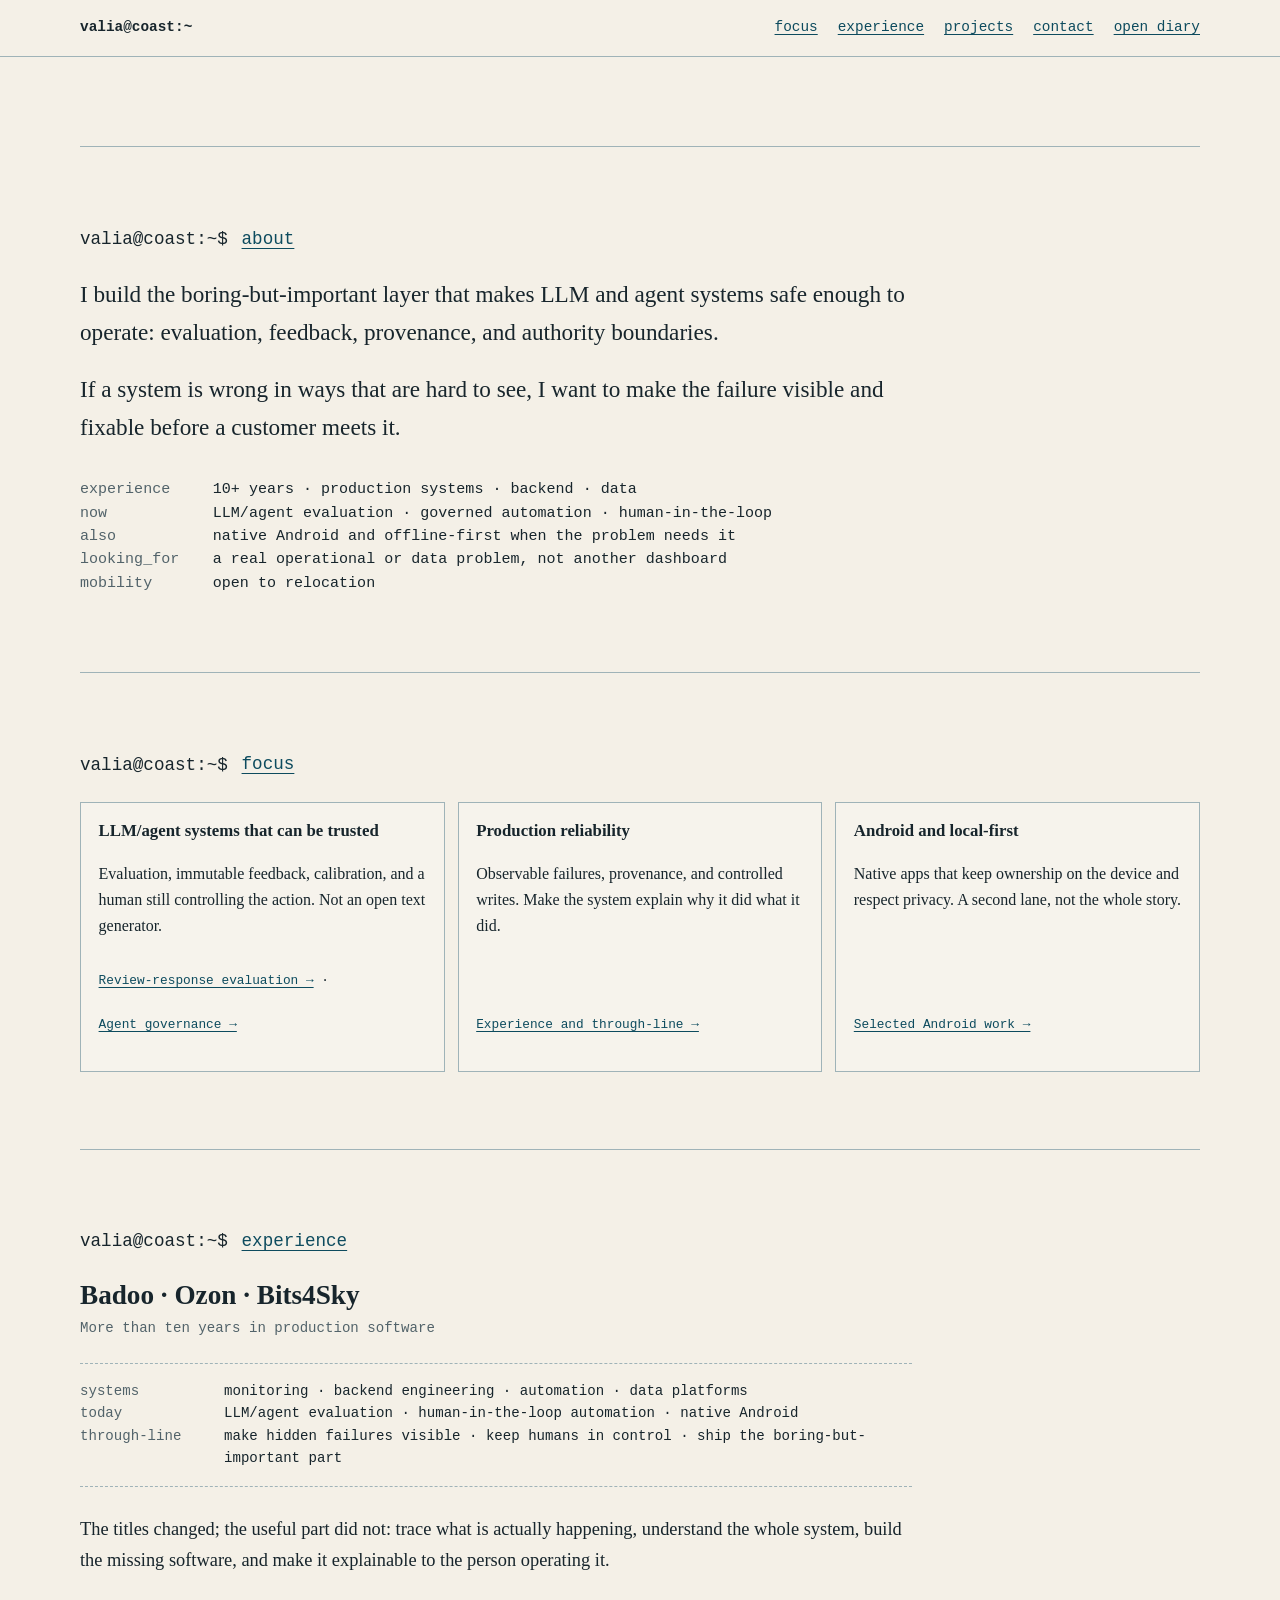
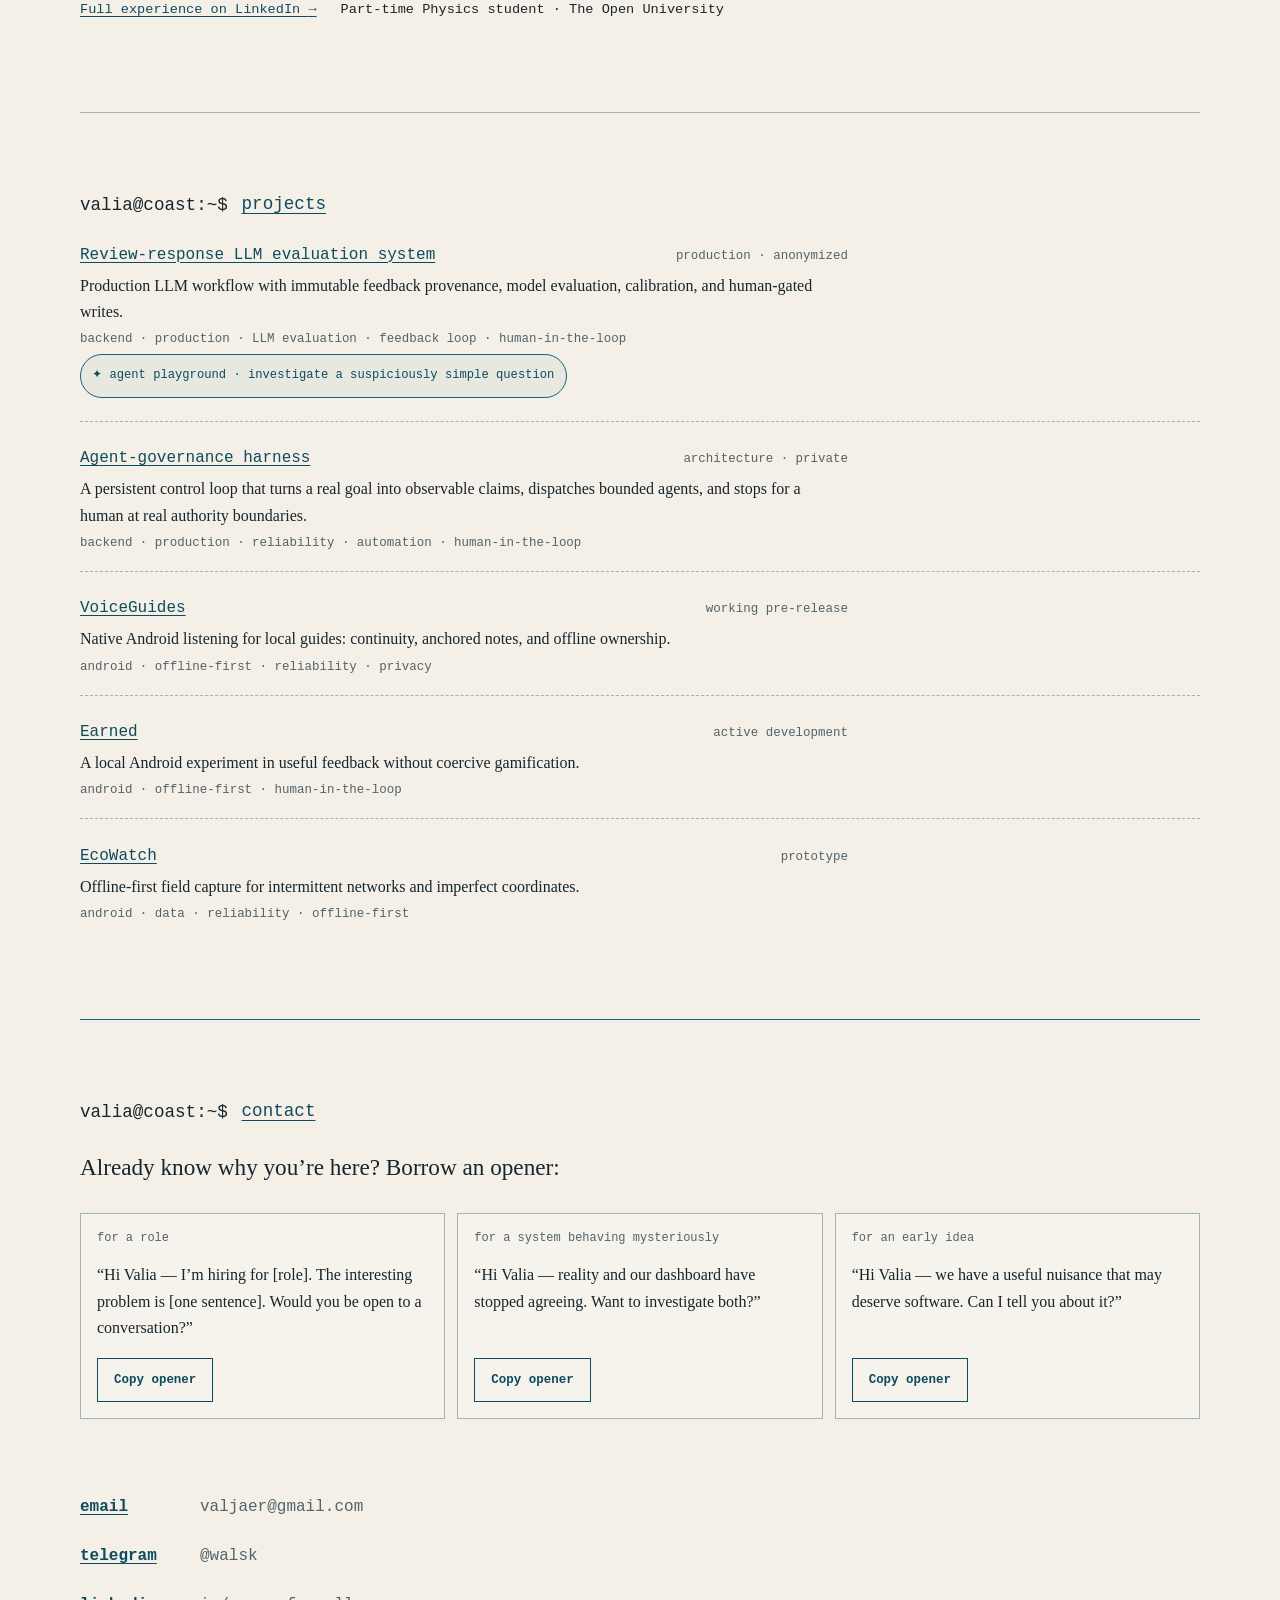
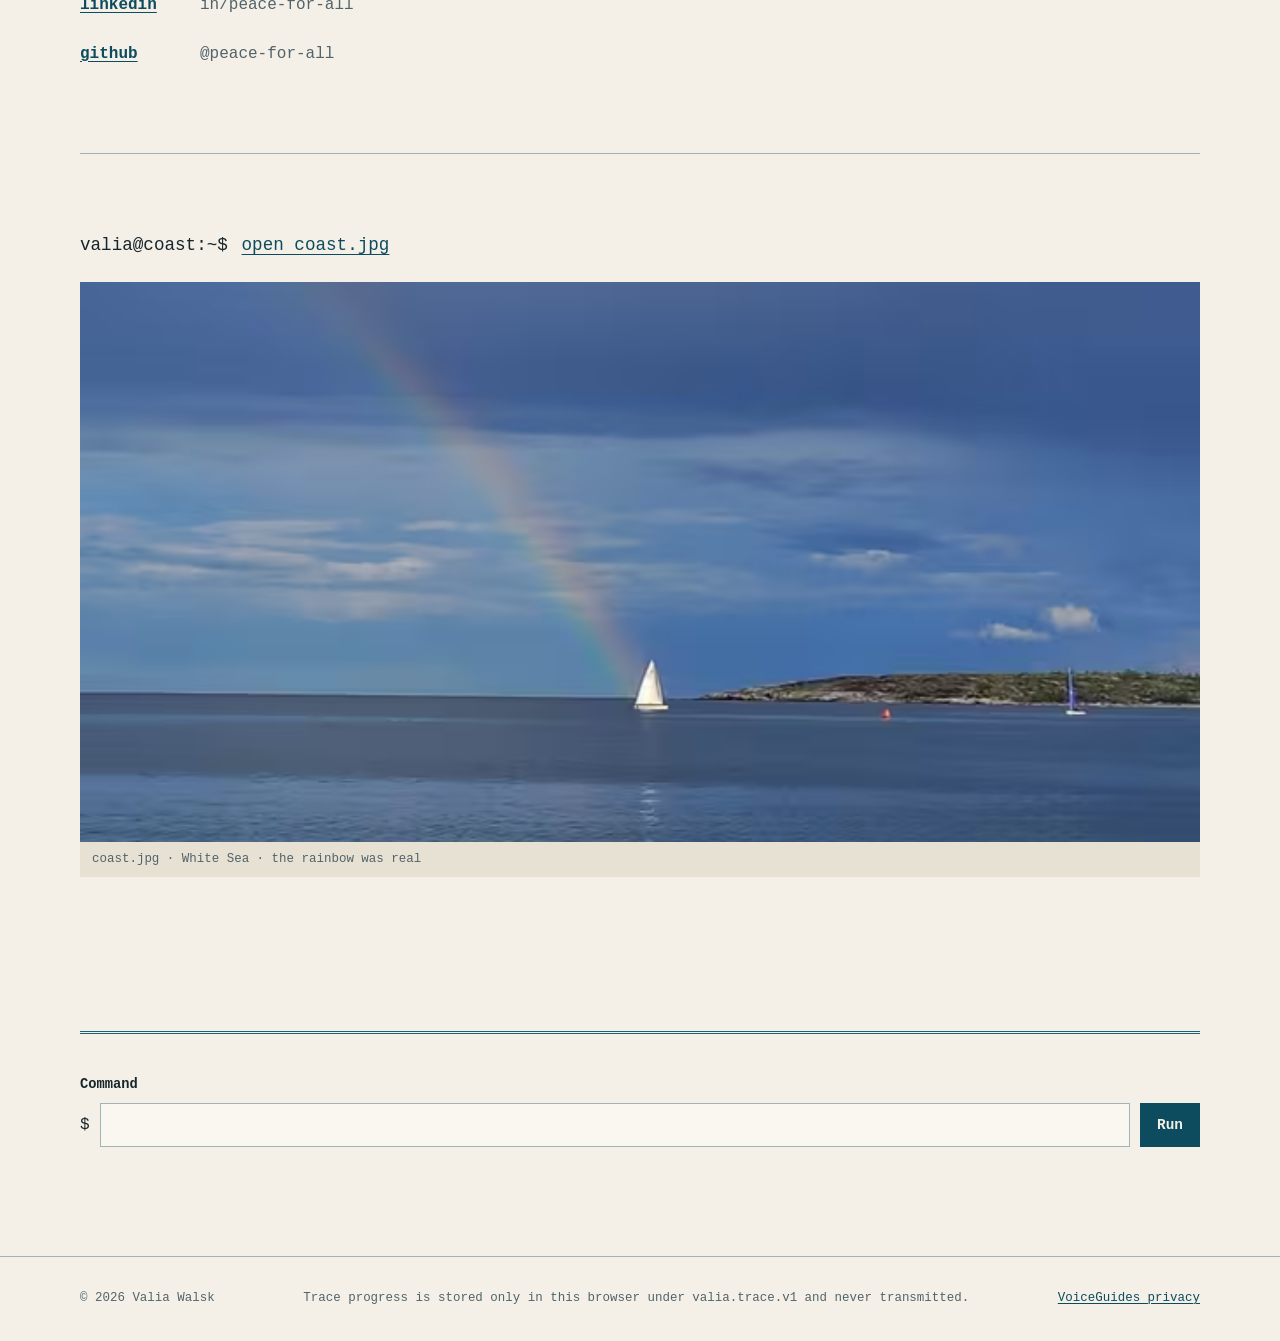
==== commit f5e3fba4: "Remove public discourse research case study" ====
--- a/index.html
+++ b/index.html
@@ -43,7 +43,6 @@
     <div id="projects-output" class="listing" aria-label="Selected projects">
       <article data-project="review-system"><p class="file-line"><a href="/case-studies/review-response.html">Review-response LLM evaluation system</a><small>production · anonymized</small></p><p>Production LLM workflow with immutable feedback provenance, model evaluation, calibration, and human-gated writes.</p><p class="project-focus">backend · production · LLM evaluation · feedback loop · human-in-the-loop</p><p><a class="agent-badge" href="/case-studies/review-response.html#case-lab"><span aria-hidden="true">✦</span> agent playground · investigate a suspiciously simple question</a></p></article>
       <article data-project="controlcenter"><p class="file-line"><a href="/case-studies/controlcenter.html">Agent-governance harness</a><small>architecture · private</small></p><p>A persistent control loop that turns a real goal into observable claims, dispatches bounded agents, and stops for a human at real authority boundaries.</p><p class="project-focus">backend · production · reliability · automation · human-in-the-loop</p></article>
-      <article data-project="news-snr"><p class="file-line"><a href="/case-studies/news-snr.html">Public Discourse Observatory</a><small>research pilot · local</small></p><p>Immutable observations, explainable similarity, and narrow research claims behind an explicit feasibility gate.</p><p class="project-focus">data · reliability · human-in-the-loop</p></article>
       <article data-project="voiceguides"><p class="file-line"><a href="/case-studies/voiceguides.html">VoiceGuides</a><small>working pre-release</small></p><p>Native Android listening for local guides: continuity, anchored notes, and offline ownership.</p><p class="project-focus">android · offline-first · reliability · privacy</p></article>
       <article data-project="earned"><p class="file-line"><a href="/case-studies/earned.html">Earned</a><small>active development</small></p><p>A local Android experiment in useful feedback without coercive gamification.</p><p class="project-focus">android · offline-first · human-in-the-loop</p></article>
       <article data-project="ecowatch"><p class="file-line"><a href="/case-studies/ecowatch.html">EcoWatch</a><small>prototype</small></p><p>Offline-first field capture for intermittent networks and imperfect coordinates.</p><p class="project-focus">android · data · reliability · offline-first</p></article>
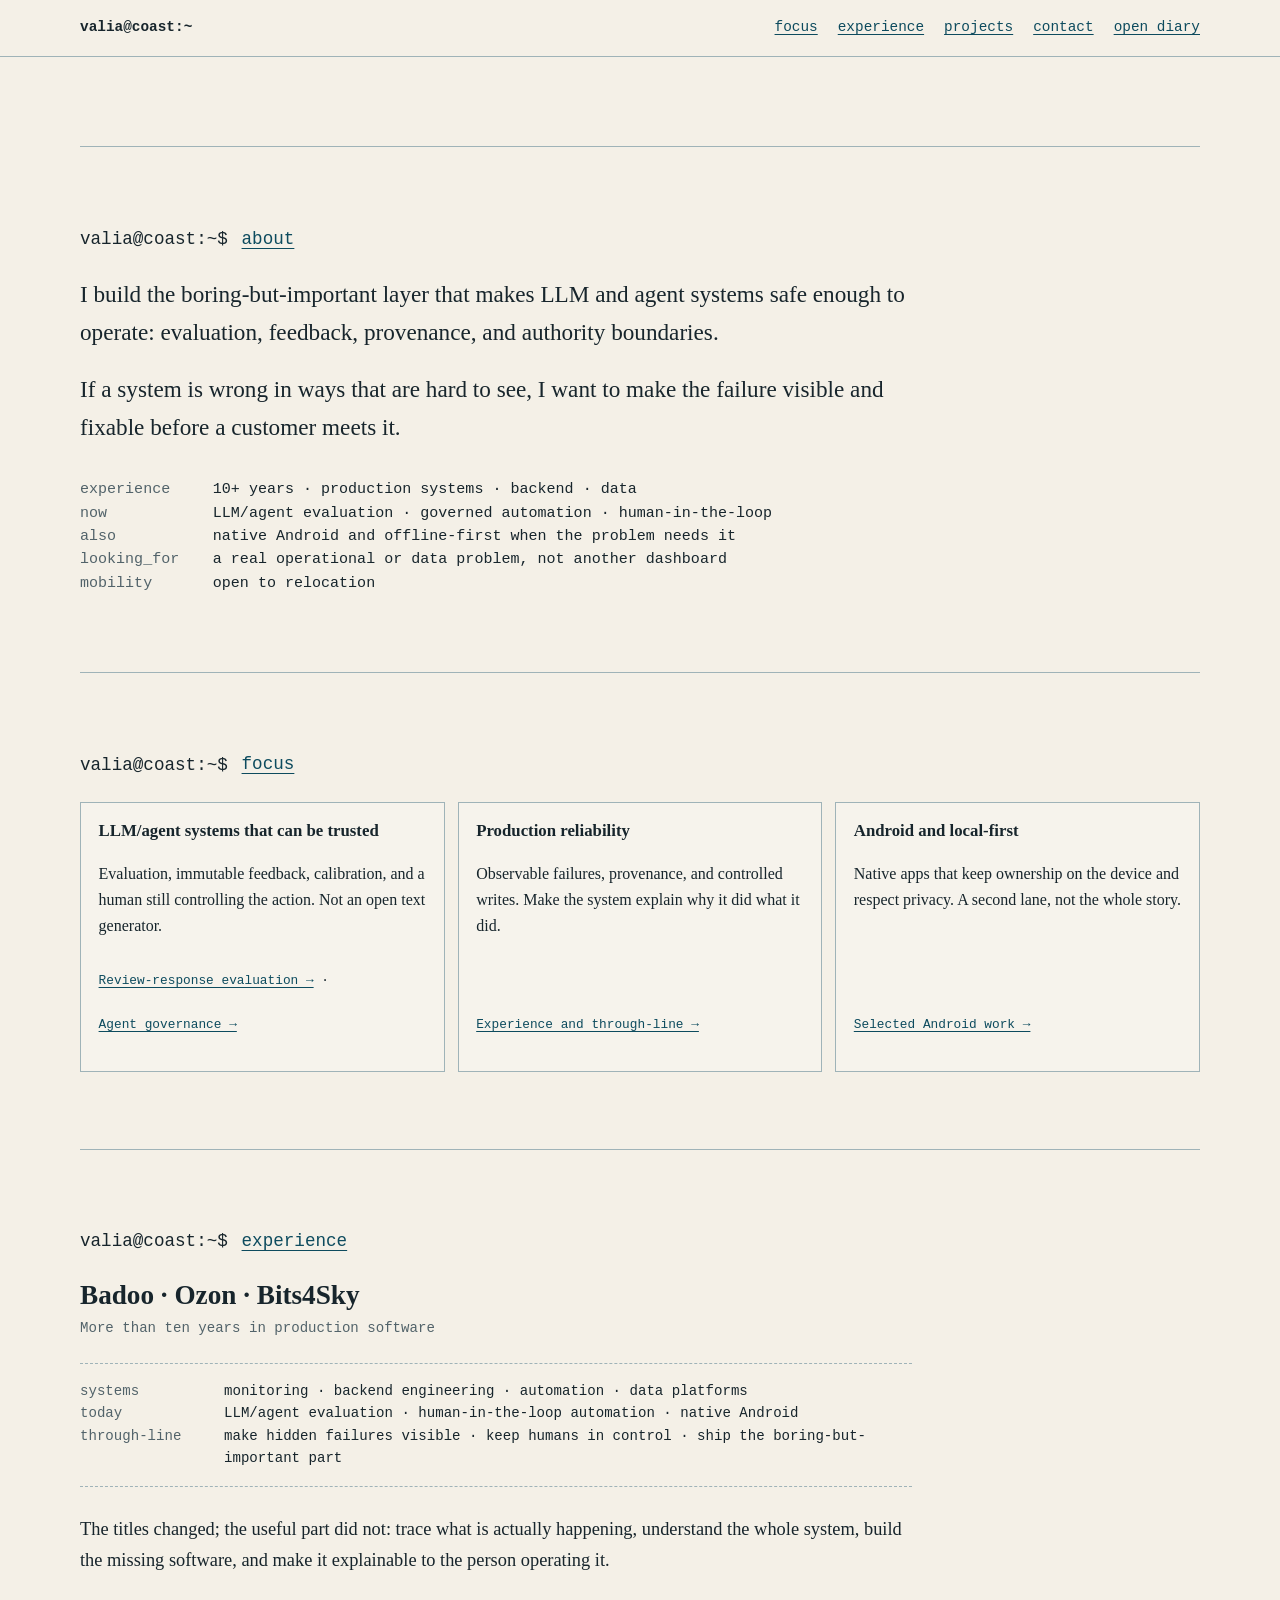
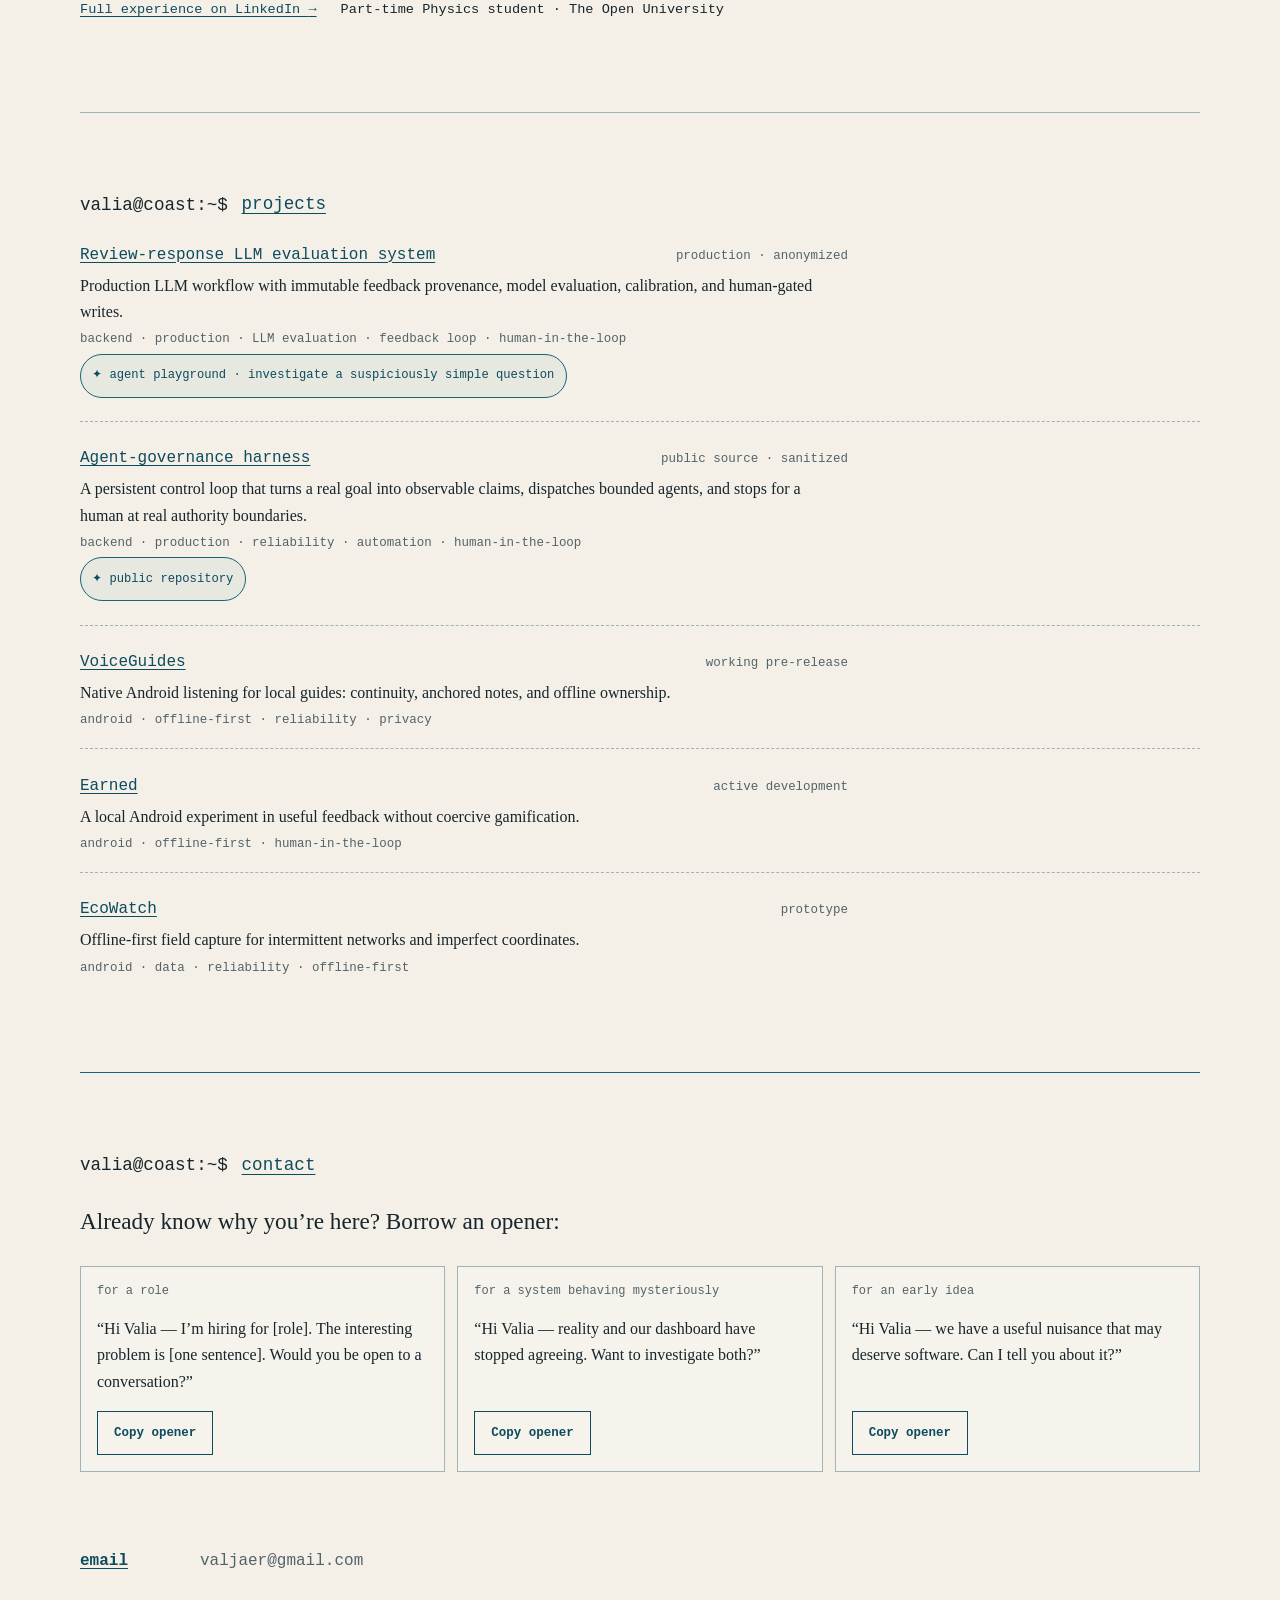
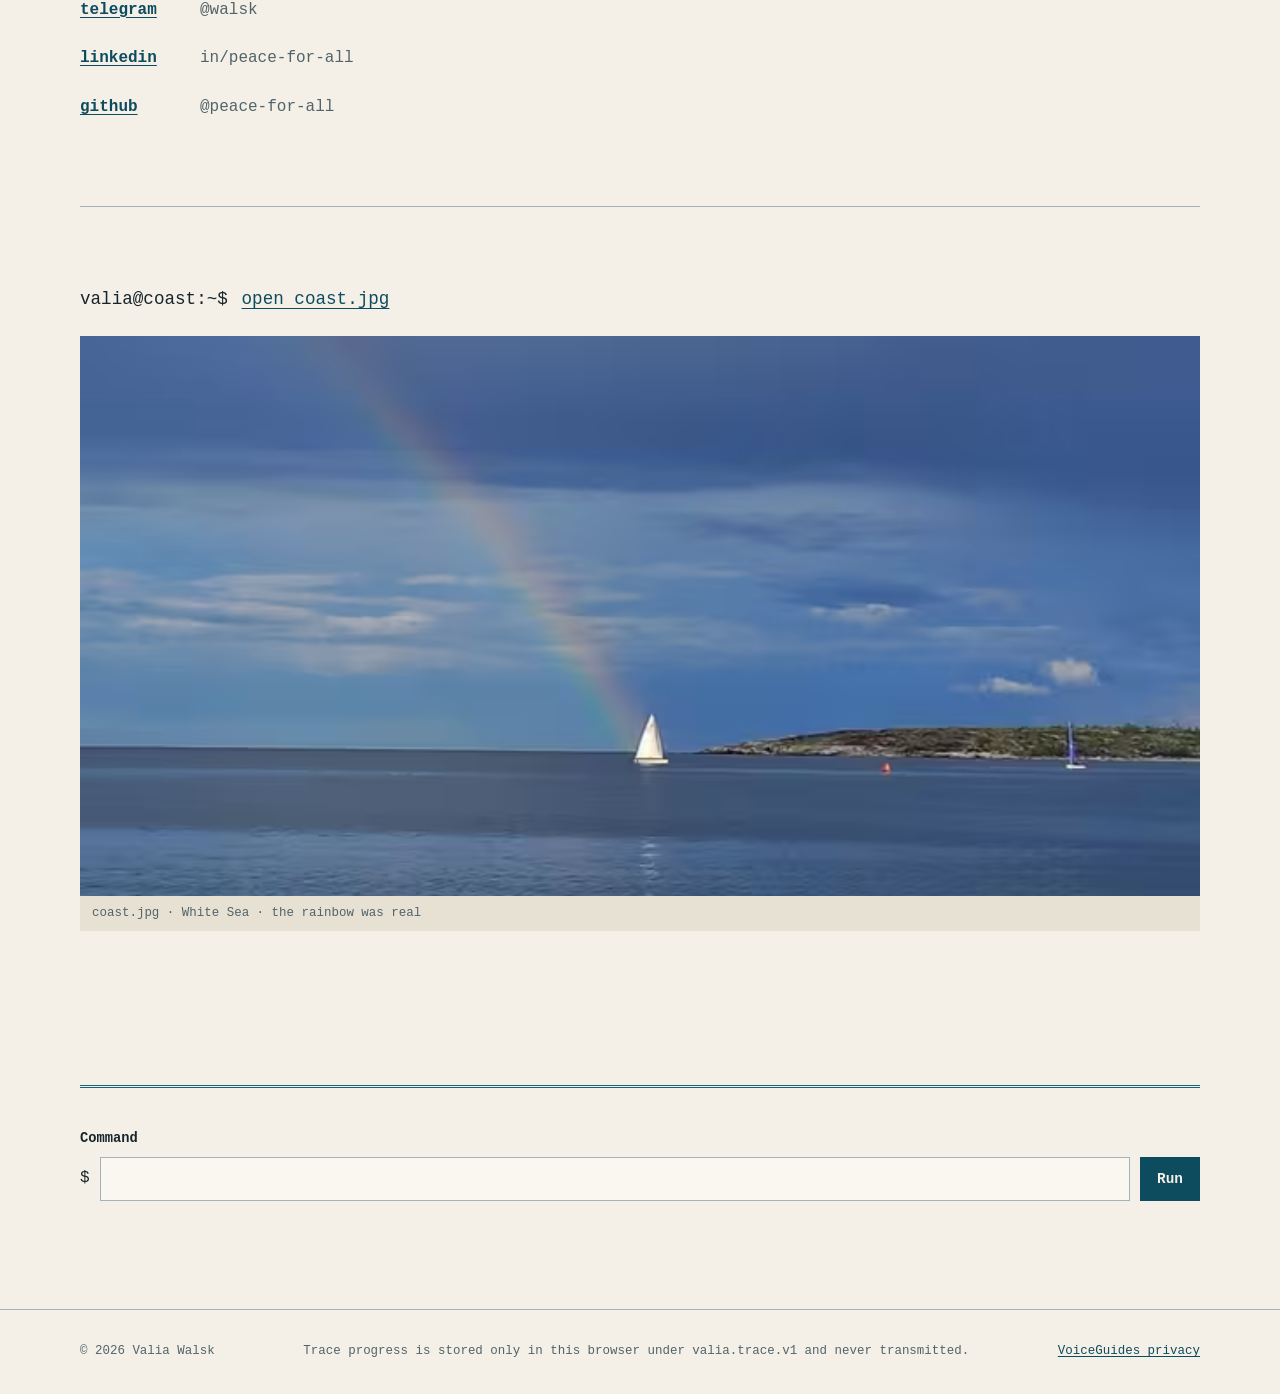
==== commit 2dc47301: "Link public mission harness repository" ====
--- a/index.html
+++ b/index.html
@@ -42,7 +42,7 @@
   <section id="projects" aria-labelledby="projects-command"><h2 id="projects-command" class="prompt-line"><span aria-hidden="true">valia@coast:~$ </span><a class="command" data-command="projects" href="#projects-output">projects</a></h2>
     <div id="projects-output" class="listing" aria-label="Selected projects">
       <article data-project="review-system"><p class="file-line"><a href="/case-studies/review-response.html">Review-response LLM evaluation system</a><small>production · anonymized</small></p><p>Production LLM workflow with immutable feedback provenance, model evaluation, calibration, and human-gated writes.</p><p class="project-focus">backend · production · LLM evaluation · feedback loop · human-in-the-loop</p><p><a class="agent-badge" href="/case-studies/review-response.html#case-lab"><span aria-hidden="true">✦</span> agent playground · investigate a suspiciously simple question</a></p></article>
-      <article data-project="controlcenter"><p class="file-line"><a href="/case-studies/controlcenter.html">Agent-governance harness</a><small>architecture · private</small></p><p>A persistent control loop that turns a real goal into observable claims, dispatches bounded agents, and stops for a human at real authority boundaries.</p><p class="project-focus">backend · production · reliability · automation · human-in-the-loop</p></article>
+      <article data-project="controlcenter"><p class="file-line"><a href="/case-studies/controlcenter.html">Agent-governance harness</a><small>public source · sanitized</small></p><p>A persistent control loop that turns a real goal into observable claims, dispatches bounded agents, and stops for a human at real authority boundaries.</p><p class="project-focus">backend · production · reliability · automation · human-in-the-loop</p><p><a class="agent-badge" href="https://github.com/peace-for-all/mission-harness"><span aria-hidden="true">✦</span> public repository</a></p></article>
       <article data-project="voiceguides"><p class="file-line"><a href="/case-studies/voiceguides.html">VoiceGuides</a><small>working pre-release</small></p><p>Native Android listening for local guides: continuity, anchored notes, and offline ownership.</p><p class="project-focus">android · offline-first · reliability · privacy</p></article>
       <article data-project="earned"><p class="file-line"><a href="/case-studies/earned.html">Earned</a><small>active development</small></p><p>A local Android experiment in useful feedback without coercive gamification.</p><p class="project-focus">android · offline-first · human-in-the-loop</p></article>
       <article data-project="ecowatch"><p class="file-line"><a href="/case-studies/ecowatch.html">EcoWatch</a><small>prototype</small></p><p>Offline-first field capture for intermittent networks and imperfect coordinates.</p><p class="project-focus">android · data · reliability · offline-first</p></article>
